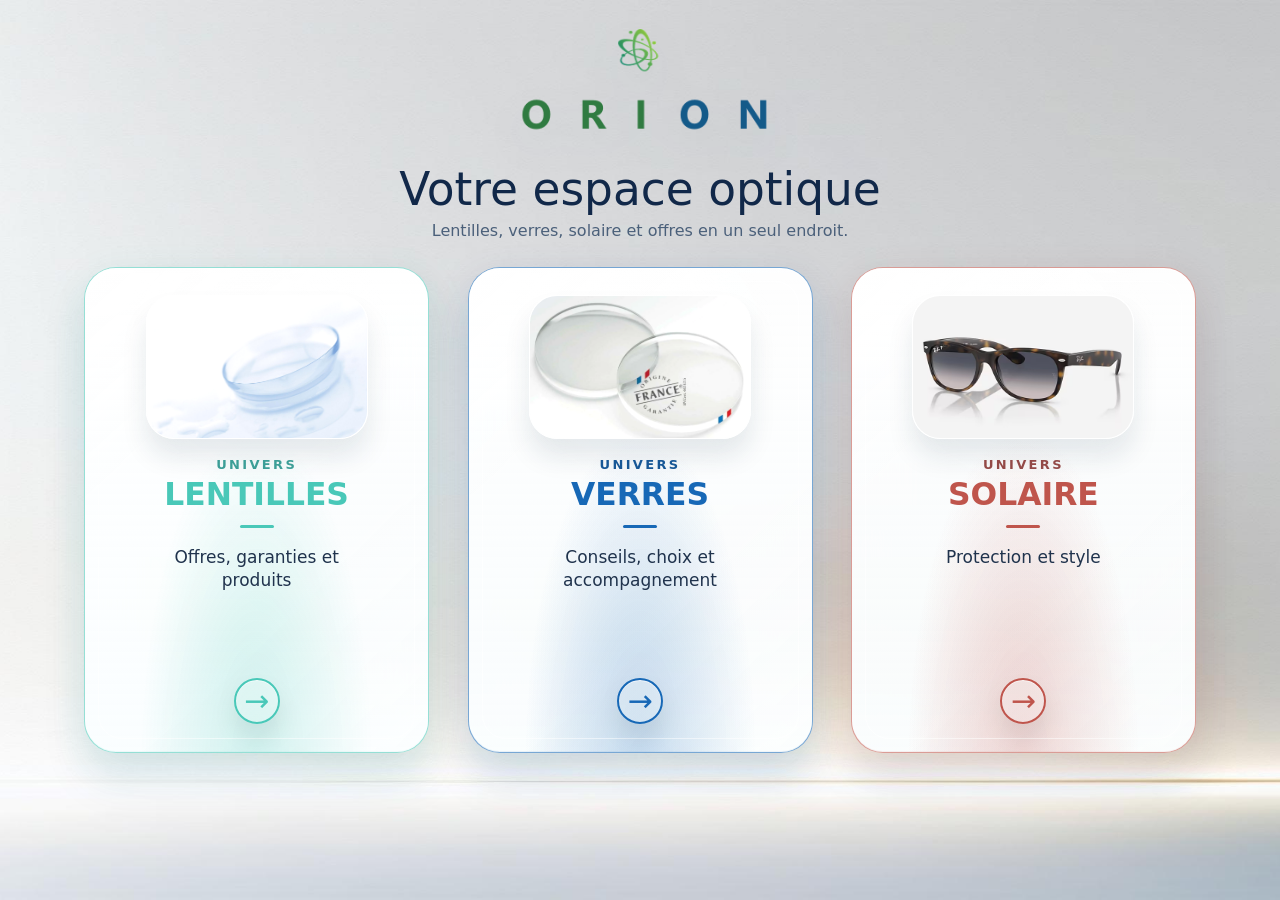
==== accueil.html @ 3d1ade61 "Validate glasses and solar universes" ====
<!doctype html>
<html lang="fr">
  <head>
    <meta charset="utf-8">
    <meta name="viewport" content="width=device-width, initial-scale=1">
    <title>Orion - Accueil</title>
    <link rel="stylesheet" href="accueil.css">
  </head>
  <body>
    <main class="home" aria-labelledby="home-title">
      <header class="hero">
        <img class="brand-logo" src="assets/ui/logo-orion-complet.png" alt="Orion">
        <h1 id="home-title">Votre espace optique</h1>
        <p>Lentilles, verres, solaire et offres en un seul endroit.</p>
      </header>

      <section class="cards" aria-label="Univers Orion">
        <article class="card card-lentilles" tabindex="0">
          <div class="card-inner">
            <div class="card-face card-front">
              <div class="visual" aria-hidden="true">
                <img class="category-image category-lens" src="assets/ui/accueil-lentilles.jpg" alt="">
              </div>
              <p class="card-kicker">Univers</p>
              <h2>Lentilles</h2>
              <span class="title-line"></span>
              <p class="card-copy">Offres, garanties et produits</p>
              <span class="round-arrow" aria-hidden="true">&rarr;</span>
            </div>
            <div class="card-face card-back">
              <p class="card-kicker">Sélection</p>
              <h2>Lentilles</h2>
              <span class="title-line"></span>
              <div class="card-options" aria-label="Options Lentilles">
                <button type="button" disabled><i class="mini mini-tag"></i><span>Offre</span><b>&rsaquo;</b></button>
                <button type="button" disabled><i class="mini mini-shield"></i><span>Garantie</span><b>&rsaquo;</b></button>
                <button type="button" disabled><i class="mini mini-box"></i><span>Produits</span><b>&rsaquo;</b></button>
                <button type="button" disabled><i class="mini mini-plus"></i><span>Offres 3+1</span><b>&rsaquo;</b></button>
              </div>
              <span class="round-arrow" aria-hidden="true">&rarr;</span>
            </div>
          </div>
        </article>

        <article class="card card-verres" tabindex="0">
          <div class="card-inner">
            <div class="card-face card-front">
              <div class="visual" aria-hidden="true">
                <img class="category-image category-glasses" src="assets/ui/accueil-verres.webp" alt="">
              </div>
              <p class="card-kicker">Univers</p>
              <h2>Verres</h2>
              <span class="title-line"></span>
              <p class="card-copy">Conseils, choix et accompagnement</p>
              <span class="round-arrow" aria-hidden="true">&rarr;</span>
            </div>
            <div class="card-face card-back">
              <p class="card-kicker">Sélection</p>
              <h2>Verres</h2>
              <span class="title-line"></span>
              <div class="card-options" aria-label="Options Verres">
                <button type="button" data-href="podium.html"><i class="mini mini-podium"></i><span>Podium</span><b>&rsaquo;</b></button>
                <button type="button" data-info-modal="sav"><i class="mini mini-wrench"></i><span>SAV</span><b>&rsaquo;</b></button>
              </div>
              <span class="round-arrow" aria-hidden="true">&rarr;</span>
            </div>
          </div>
        </article>

        <article class="card card-solaire" tabindex="0">
          <div class="card-inner">
            <div class="card-face card-front">
              <div class="visual" aria-hidden="true">
                <img class="category-image category-sunglasses" src="assets/ui/accueil-solaire.avif" alt="">
              </div>
              <p class="card-kicker">Univers</p>
              <h2>Solaire</h2>
              <span class="title-line"></span>
              <p class="card-copy">Protection et style</p>
              <span class="round-arrow" aria-hidden="true">&rarr;</span>
            </div>
            <div class="card-face card-back">
              <p class="card-kicker">Sélection</p>
              <h2>Solaire</h2>
              <span class="title-line"></span>
              <div class="card-options" aria-label="Options Solaire">
                <button type="button" data-solaire-modal="demetz"><i class="mini mini-sun"></i><span>Demetz</span><b>&rsaquo;</b></button>
                <button type="button" data-solaire-modal="oakley"><i class="mini mini-sun"></i><span>Oakley</span><b>&rsaquo;</b></button>
                <button type="button" data-solaire-modal="rayban"><i class="mini mini-sun"></i><span>Ray-Ban</span><b>&rsaquo;</b></button>
                <button type="button" data-solaire-modal="vuarnet"><i class="mini mini-sun"></i><span>Vuarnet</span><b>&rsaquo;</b></button>
                <button type="button" data-solaire-modal="bolle"><i class="mini mini-sun"></i><span>Bolle</span><b>&rsaquo;</b></button>
              </div>
              <span class="round-arrow" aria-hidden="true">&rarr;</span>
            </div>
          </div>
        </article>
      </section>
    </main>

    <div class="image-modal" id="image-modal" aria-hidden="true">
      <div class="image-modal__overlay" data-modal-close></div>
      <section class="image-modal__dialog" role="dialog" aria-modal="true" aria-labelledby="image-modal-title">
        <header class="image-modal__header">
          <p id="image-modal-kicker">Catalogue solaire</p>
          <h2 id="image-modal-title">Solaire</h2>
          <button class="image-modal__close" type="button" data-modal-close aria-label="Fermer">&times;</button>
        </header>
        <div class="image-modal__viewport">
          <img id="image-modal-image" src="" alt="">
        </div>
      </section>
    </div>

    <script src="accueil.js"></script>
  </body>
</html>
---- accueil.css ----
:root {
  --ink: #0f2340;
  --muted: #53657c;
  --blue: #1768b6;
  --green: #49c8b8;
  --red: #bf554c;
  --panel: rgba(255, 255, 255, 0.78);
}

* {
  box-sizing: border-box;
}

body {
  min-height: 100vh;
  margin: 0;
  color: var(--ink);
  overflow-x: hidden;
  background:
    url("assets/ui/accueil-background-test.jpg") center / cover fixed,
    #f5f8f8;
  font-family: Inter, "Segoe UI Variable", "Segoe UI", system-ui, -apple-system, BlinkMacSystemFont, sans-serif;
}

body::before,
body::after {
  content: none;
}

button {
  font: inherit;
}

.home {
  position: relative;
  z-index: 1;
  min-height: 100vh;
  padding: clamp(14px, 2.4vh, 26px) 5vw 24px;
  display: flex;
  flex-direction: column;
  align-items: center;
}

.hero {
  width: min(980px, 100%);
  text-align: center;
}

.brand-logo {
  width: clamp(400px, 38vw, 560px);
  height: auto;
  display: block;
  margin: 0 auto 4px;
  object-fit: contain;
  filter: drop-shadow(0 16px 22px rgba(14, 61, 95, 0.08));
}

.hero h1 {
  margin: 0;
  color: #112849;
  font-size: clamp(34px, 3.55vw, 52px);
  font-weight: 430;
  line-height: 1.02;
  letter-spacing: 0;
}

.hero p {
  margin: 8px 0 0;
  color: #4b607a;
  font-size: clamp(16px, 1.25vw, 20px);
  font-weight: 400;
}

.cards {
  width: min(1190px, 100%);
  display: grid;
  grid-template-columns: repeat(3, minmax(270px, 345px));
  align-items: center;
  justify-content: center;
  gap: clamp(26px, 3vw, 46px);
  margin-top: clamp(24px, 3vh, 34px);
  perspective: 1500px;
}

.card {
  --accent: var(--green);
  --accent-rgb: 73, 200, 184;
  --deep-a: rgba(37, 72, 75, 0.98);
  --deep-b: rgba(15, 45, 52, 0.99);
  --deep-c: rgba(10, 35, 45, 0.99);
  --tilt-x: 0deg;
  --tilt-y: 0deg;
  position: relative;
  min-height: 486px;
  outline: none;
  perspective: 1200px;
}

.card-verres {
  --accent: var(--blue);
  --accent-rgb: 23, 104, 182;
  --deep-a: rgba(43, 78, 106, 0.98);
  --deep-b: rgba(18, 55, 88, 0.99);
  --deep-c: rgba(10, 34, 62, 0.99);
}

.card-solaire {
  --accent: var(--red);
  --accent-rgb: 191, 85, 76;
  --deep-a: rgba(96, 64, 62, 0.98);
  --deep-b: rgba(75, 39, 40, 0.99);
  --deep-c: rgba(50, 25, 30, 0.99);
}

.card-inner {
  position: absolute;
  inset: 0;
  transform-style: preserve-3d;
  transform: rotateX(var(--tilt-x)) rotateY(var(--tilt-y));
  transition: transform 1100ms cubic-bezier(0.2, 0.8, 0.2, 1);
}

.card.is-flipped .card-inner {
  transform: rotateY(180deg);
}

.card:hover .card-inner,
.card:focus-visible .card-inner {
  transform: translateY(-8px) rotateX(var(--tilt-x)) rotateY(var(--tilt-y));
}

.card.is-flipped:hover .card-inner,
.card.is-flipped:focus-visible .card-inner {
  transform: translateY(-8px) rotateY(180deg);
}

.card-face {
  position: absolute;
  inset: 0;
  min-height: 486px;
  padding: 24px 30px 28px;
  display: flex;
  flex-direction: column;
  align-items: center;
  overflow: hidden;
  border-radius: 32px;
  text-align: center;
  backface-visibility: hidden;
  -webkit-backface-visibility: hidden;
}

.card-front {
  border: 1px solid color-mix(in srgb, var(--accent) 58%, rgba(255, 255, 255, 0.72));
  background:
    radial-gradient(circle at 50% 17%, rgba(255, 255, 255, 0.98), rgba(255, 255, 255, 0) 31%),
    radial-gradient(ellipse at 50% 104%, rgba(var(--accent-rgb), 0.13), rgba(255, 255, 255, 0) 48%),
    linear-gradient(180deg, rgba(255, 255, 255, 0.9), rgba(248, 253, 255, 0.72)),
    var(--panel);
  box-shadow:
    inset 0 1px 0 rgba(255, 255, 255, 0.96),
    inset 0 -1px 0 rgba(var(--accent-rgb), 0.08),
    0 28px 44px rgba(34, 77, 110, 0.1),
    0 14px 42px rgba(var(--accent-rgb), 0.12);
  backdrop-filter: blur(28px) saturate(1.12);
  -webkit-backdrop-filter: blur(28px) saturate(1.12);
}

.card-back {
  color: #ecfffb;
  border: 1px solid rgba(var(--accent-rgb), 0.82);
  background:
    radial-gradient(circle at 50% 8%, rgba(255, 255, 255, 0.19), rgba(255, 255, 255, 0) 24%),
    radial-gradient(circle at 18% 0%, rgba(var(--accent-rgb), 0.2), rgba(255, 255, 255, 0) 32%),
    radial-gradient(circle at 79% 106%, rgba(var(--accent-rgb), 0.3), rgba(255, 255, 255, 0) 42%),
    linear-gradient(145deg, var(--deep-a), var(--deep-b) 46%, var(--deep-c));
  box-shadow:
    inset 0 1px 0 rgba(255, 255, 255, 0.26),
    0 42px 86px rgba(14, 45, 58, 0.28),
    0 0 0 1px rgba(var(--accent-rgb), 0.2),
    0 0 32px rgba(var(--accent-rgb), 0.3);
  transform: rotateY(180deg);
}

.card-front::before,
.card-back::before,
.card-front::after,
.card-back::after {
  content: "";
  position: absolute;
  pointer-events: none;
}

.card-front::before {
  inset: 0;
  background:
    linear-gradient(138deg, rgba(255, 255, 255, 0.72), rgba(255, 255, 255, 0) 31%),
    linear-gradient(315deg, rgba(255, 255, 255, 0.34), rgba(255, 255, 255, 0) 38%),
    radial-gradient(ellipse at 50% 102%, rgba(var(--accent-rgb), 0.18), rgba(255, 255, 255, 0) 48%);
}

.card-back::before {
  inset: 0;
  background:
    linear-gradient(134deg, rgba(255, 255, 255, 0.14), rgba(255, 255, 255, 0) 34%),
    linear-gradient(150deg, rgba(255, 255, 255, 0) 61%, rgba(255, 255, 255, 0.1) 62%, rgba(255, 255, 255, 0) 75%),
    linear-gradient(330deg, rgba(0, 0, 0, 0) 59%, rgba(0, 0, 0, 0.19) 60%, rgba(0, 0, 0, 0) 75%);
}

.card-front::after,
.card-back::after {
  inset: 13px;
  border: 1px solid rgba(255, 255, 255, 0.52);
  border-radius: 24px;
}

.card-back::after {
  border-color: rgba(255, 255, 255, 0.12);
}

.visual,
.card-kicker,
.card h2,
.title-line,
.card-copy,
.card-options,
.round-arrow {
  position: relative;
  z-index: 1;
}

.visual {
  width: 100%;
  height: 166px;
  display: grid;
  place-items: center;
  margin: -8px 0 8px;
}

.category-image {
  position: relative;
  z-index: 1;
  display: block;
  width: 222px;
  height: 144px;
  max-width: calc(100% - 8px);
  object-fit: cover;
  border: 1px solid rgba(255, 255, 255, 0.84);
  border-radius: 28px;
  box-shadow:
    inset 0 1px 0 rgba(255, 255, 255, 0.88),
    0 18px 26px rgba(20, 45, 66, 0.1);
  filter: saturate(1.03) contrast(1.02);
  margin-inline: auto;
  pointer-events: none;
  user-select: none;
}

.category-glasses {
  object-position: 50% 50%;
}

.category-lens {
  object-position: 50% 50%;
}

.category-sunglasses {
  object-position: 50% 50%;
}

.card-kicker {
  margin: 0 0 8px;
  color: color-mix(in srgb, var(--accent) 74%, #17263a);
  font-size: 13px;
  font-weight: 760;
  letter-spacing: 0.18em;
  line-height: 1;
  text-transform: uppercase;
}

.card-back .card-kicker {
  color: rgba(232, 255, 252, 0.74);
}

.card h2 {
  margin: 0;
  color: var(--accent);
  font-size: clamp(31px, 2.45vw, 38px);
  font-weight: 740;
  line-height: 1;
  letter-spacing: 0;
  text-transform: uppercase;
}

.card-back h2 {
  color: color-mix(in srgb, var(--accent) 56%, #ffffff);
}

.title-line {
  width: 34px;
  height: 3px;
  margin: 14px 0 0;
  border-radius: 999px;
  background: var(--accent);
}

.card-back .title-line {
  background: color-mix(in srgb, var(--accent) 48%, #ffffff);
  box-shadow: 0 0 12px rgba(var(--accent-rgb), 0.44);
}

.card-copy {
  max-width: 230px;
  margin: 18px auto 0;
  color: #20334d;
  font-size: 17px;
  font-weight: 430;
  line-height: 1.36;
}

.card-options {
  width: min(100%, 292px);
  display: grid;
  gap: 10px;
  margin: 22px auto 0;
}

.card-options button {
  min-height: 42px;
  display: grid;
  grid-template-columns: 31px 1fr 18px;
  align-items: center;
  gap: 13px;
  padding: 0 18px;
  border: 1px solid rgba(255, 255, 255, 0.62);
  border-radius: 999px;
  color: #233646;
  background: linear-gradient(180deg, rgba(255, 255, 255, 0.92), rgba(239, 247, 248, 0.82));
  box-shadow:
    inset 0 1px 0 rgba(255, 255, 255, 0.95),
    0 14px 26px rgba(0, 0, 0, 0.16);
  font-size: 17px;
  font-weight: 470;
  text-align: left;
}

.card-options button:disabled {
  cursor: default;
  opacity: 1;
}

.card-options b {
  color: color-mix(in srgb, var(--accent) 45%, #48616b);
  font-size: 29px;
  font-weight: 280;
  line-height: 1;
}

.mini {
  position: relative;
  width: 23px;
  height: 23px;
  display: block;
  color: #284653;
}

.mini-tag {
  border: 2px solid currentColor;
  border-radius: 4px;
  transform: rotate(-45deg) scale(0.82);
}

.mini-tag::before {
  content: "";
  position: absolute;
  right: 3px;
  top: 3px;
  width: 5px;
  height: 5px;
  border: 2px solid currentColor;
  border-radius: 50%;
}

.mini-shield {
  border: 2px solid currentColor;
  border-radius: 4px 4px 10px 10px;
  clip-path: polygon(50% 0, 100% 17%, 88% 78%, 50% 100%, 12% 78%, 0 17%);
}

.mini-wrench::before,
.mini-wrench::after {
  content: "";
  position: absolute;
  display: block;
}

.mini-wrench::before {
  left: 4px;
  top: 9px;
  width: 15px;
  height: 5px;
  border: 2px solid currentColor;
  border-left: 0;
  border-radius: 0 7px 7px 0;
  transform: rotate(-42deg);
}

.mini-wrench::after {
  left: 3px;
  top: 13px;
  width: 11px;
  height: 4px;
  border-radius: 999px;
  background: currentColor;
  transform: rotate(-42deg);
  transform-origin: right center;
}

.mini-box {
  border: 2px solid currentColor;
  border-radius: 3px;
  transform: rotate(30deg) skew(-8deg);
}

.mini-plus::before,
.mini-plus::after,
.mini-podium::before,
.mini-podium::after {
  content: "";
  position: absolute;
  border-radius: 999px;
  background: currentColor;
}

.mini-plus {
  border: 2px solid currentColor;
  border-radius: 50%;
}

.mini-plus::before,
.mini-plus::after {
  inset: 10px 3px auto;
  height: 3px;
}

.mini-plus::after {
  transform: rotate(90deg);
}

.mini-podium::before {
  left: 2px;
  right: 2px;
  bottom: 2px;
  height: 4px;
}

.mini-podium::after {
  left: 5px;
  right: 5px;
  bottom: 8px;
  height: 11px;
  border-radius: 3px 3px 0 0;
  background:
    linear-gradient(currentColor, currentColor) left bottom / 5px 8px no-repeat,
    linear-gradient(currentColor, currentColor) center bottom / 5px 11px no-repeat,
    linear-gradient(currentColor, currentColor) right bottom / 5px 6px no-repeat;
}

.mini-sun {
  border: 2px solid currentColor;
  border-radius: 50%;
  box-shadow:
    0 -7px 0 -5px currentColor,
    0 7px 0 -5px currentColor,
    7px 0 0 -5px currentColor,
    -7px 0 0 -5px currentColor;
}

.round-arrow {
  width: 46px;
  height: 46px;
  display: grid;
  place-items: center;
  margin-top: auto;
  border: 2px solid var(--accent);
  border-radius: 50%;
  color: var(--accent);
  background: rgba(255, 255, 255, 0.2);
  box-shadow:
    inset 0 1px 0 rgba(255, 255, 255, 0.62),
    0 13px 24px rgba(0, 0, 0, 0.08);
  font-size: 30px;
  font-weight: 280;
  line-height: 1;
}

.card-back .round-arrow {
  color: #effffc;
  border-color: color-mix(in srgb, var(--accent) 35%, #ffffff);
  box-shadow:
    inset 0 1px 0 rgba(255, 255, 255, 0.2),
    0 0 18px rgba(var(--accent-rgb), 0.22);
}

.image-modal {
  position: fixed;
  inset: 0;
  z-index: 20;
  display: grid;
  place-items: center;
  padding: 24px;
  opacity: 0;
  pointer-events: none;
  transition: opacity 220ms ease;
}

.image-modal.is-open {
  opacity: 1;
  pointer-events: auto;
}

.image-modal__overlay {
  position: absolute;
  inset: 0;
  background: rgba(8, 18, 28, 0.62);
  backdrop-filter: blur(14px);
  -webkit-backdrop-filter: blur(14px);
}

.image-modal__dialog {
  position: relative;
  width: min(1580px, calc(100vw - 48px));
  height: min(920px, calc(100vh - 48px));
  display: grid;
  grid-template-rows: auto minmax(0, 1fr);
  overflow: hidden;
  border: 1px solid rgba(255, 255, 255, 0.7);
  border-radius: 8px;
  background: rgba(247, 250, 250, 0.96);
  box-shadow:
    0 38px 90px rgba(7, 22, 36, 0.36),
    inset 0 1px 0 rgba(255, 255, 255, 0.92);
  transform: translateY(12px) scale(0.98);
  transition: transform 220ms ease;
}

.image-modal.is-open .image-modal__dialog {
  transform: translateY(0) scale(1);
}

.image-modal__header {
  min-height: 54px;
  display: grid;
  grid-template-columns: 1fr 38px;
  grid-template-rows: auto auto;
  align-items: center;
  gap: 2px 14px;
  padding: 8px 14px 8px 18px;
  border-bottom: 1px solid rgba(35, 54, 70, 0.12);
  background: linear-gradient(180deg, rgba(255, 255, 255, 0.94), rgba(241, 246, 247, 0.9));
}

.image-modal__header p,
.image-modal__header h2 {
  margin: 0;
}

.image-modal__header p {
  grid-column: 1;
  grid-row: 1;
  color: #667589;
  font-size: 10px;
  font-weight: 760;
  letter-spacing: 0.16em;
  line-height: 1;
  text-transform: uppercase;
}

.image-modal__header h2 {
  grid-column: 1;
  grid-row: 2;
  color: #142642;
  font-size: 22px;
  font-weight: 720;
  line-height: 1;
}

.image-modal__close {
  grid-column: 2;
  grid-row: 1 / 3;
  width: 38px;
  height: 38px;
  display: grid;
  place-items: center;
  border: 1px solid rgba(35, 54, 70, 0.16);
  border-radius: 50%;
  color: #182b43;
  background: rgba(255, 255, 255, 0.86);
  box-shadow: 0 10px 22px rgba(20, 45, 66, 0.1);
  cursor: pointer;
  font-size: 27px;
  font-weight: 260;
  line-height: 1;
}

.image-modal__viewport {
  min-height: 0;
  display: grid;
  place-items: center;
  overflow: hidden;
  padding: 24px 24px 32px;
}

.image-modal__viewport img {
  display: block;
  width: auto;
  max-width: 100%;
  height: auto;
  max-height: calc(min(920px, 100vh - 48px) - 112px);
  margin: 0 auto;
  object-fit: contain;
  box-shadow: 0 18px 42px rgba(20, 45, 66, 0.13);
}

.image-modal__viewport img.is-tall {
  max-height: none;
}

.image-modal__viewport:has(img.is-tall) {
  overflow: auto;
  place-items: start center;
}

body.modal-open {
  overflow: hidden;
}

@media (max-width: 1020px) {
  .cards {
    grid-template-columns: minmax(250px, 470px);
    width: min(520px, 100%);
  }

  .card,
  .card-face {
    min-height: 540px;
  }
}

@media (max-width: 560px) {
  .home {
    padding-inline: 18px;
  }

  .brand-logo {
    width: min(430px, 94vw);
    margin-bottom: 8px;
  }

  .hero h1 {
    font-size: 37px;
  }

  .card,
  .card-face {
    min-height: 520px;
    border-radius: 26px;
  }

  .card-face {
    padding: 28px 24px;
  }

  .card-front::after,
  .card-back::after {
    inset: 10px;
    border-radius: 19px;
  }

  .card-options {
    width: min(100%, 304px);
    gap: 8px;
  }

  .card-options button {
    min-height: 43px;
    font-size: 17px;
  }

  .image-modal {
    padding: 12px;
  }

  .image-modal__dialog {
    width: 100%;
    height: calc(100vh - 24px);
  }

  .image-modal__header {
    min-height: 50px;
    padding: 8px 12px 8px 14px;
  }

  .image-modal__header h2 {
    font-size: 20px;
  }

  .image-modal__viewport {
    padding: 14px 14px 20px;
  }

  .image-modal__viewport img {
    max-height: calc(100vh - 104px);
  }
}
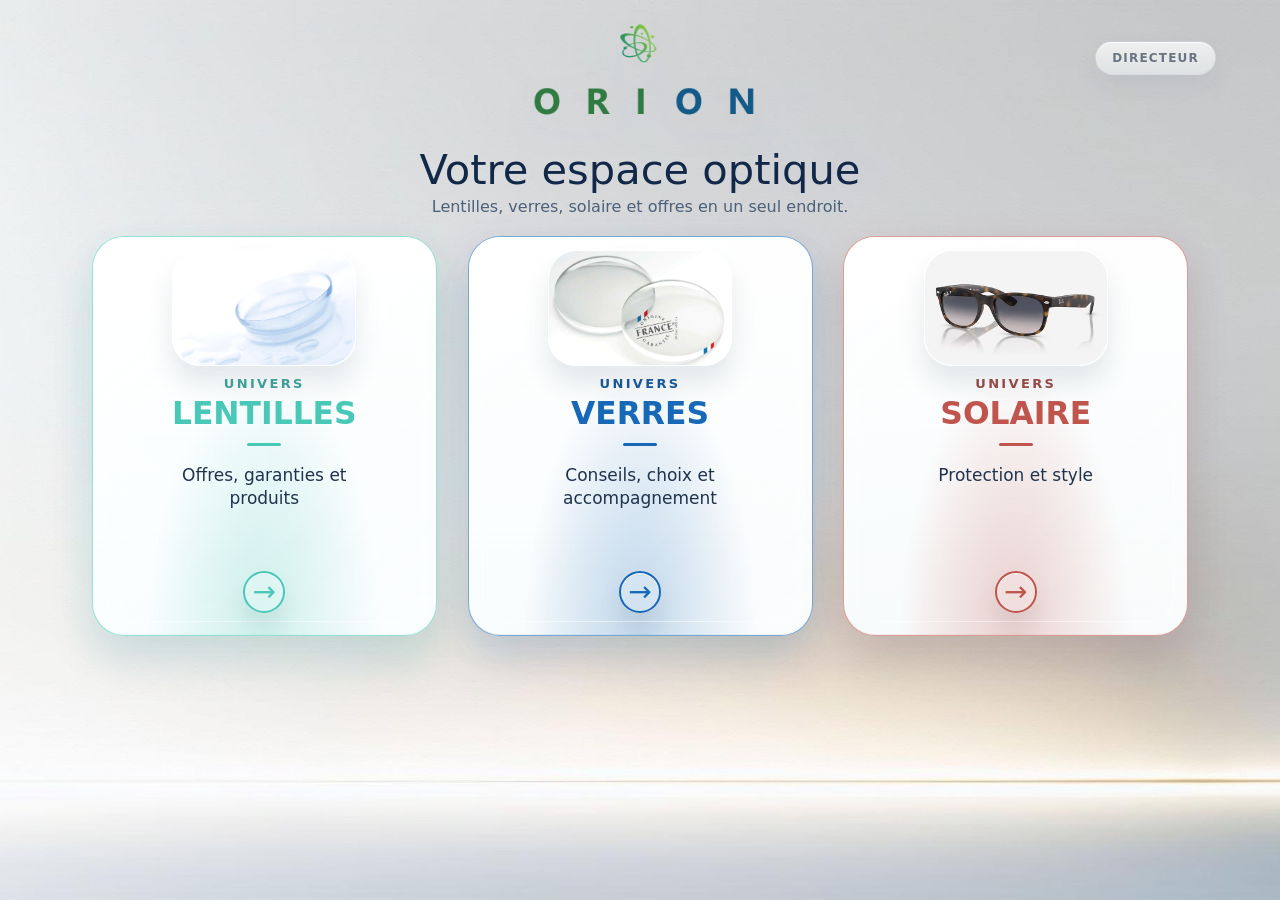
==== commit cacd9689: "Update homepage director access and lens modals" ====
--- a/accueil.html
+++ b/accueil.html
@@ -4,7 +4,7 @@
     <meta charset="utf-8">
     <meta name="viewport" content="width=device-width, initial-scale=1">
     <title>Orion - Accueil</title>
-    <link rel="stylesheet" href="accueil.css">
+    <link rel="stylesheet" href="accueil.css?v=20260518-directeur-pill">
   </head>
   <body>
     <main class="home" aria-labelledby="home-title">
@@ -13,6 +13,16 @@
         <h1 id="home-title">Votre espace optique</h1>
         <p>Lentilles, verres, solaire et offres en un seul endroit.</p>
       </header>
+
+      <div class="director-access">
+        <button class="director-toggle" type="button" aria-expanded="false" aria-controls="director-panel" data-director-toggle>
+          Directeur
+        </button>
+        <div class="director-panel" id="director-panel">
+          <button type="button" data-info-modal="directeur-planning"><i class="mini mini-calendar"></i><span>Planning</span><b>&rsaquo;</b></button>
+          <button type="button" data-info-modal="directeur-encaissements"><i class="mini mini-cash"></i><span>Encaissements</span><b>&rsaquo;</b></button>
+        </div>
+      </div>
 
       <section class="cards" aria-label="Univers Orion">
         <article class="card card-lentilles" tabindex="0">
@@ -32,10 +42,10 @@
               <h2>Lentilles</h2>
               <span class="title-line"></span>
               <div class="card-options" aria-label="Options Lentilles">
-                <button type="button" disabled><i class="mini mini-tag"></i><span>Offre</span><b>&rsaquo;</b></button>
-                <button type="button" disabled><i class="mini mini-shield"></i><span>Garantie</span><b>&rsaquo;</b></button>
-                <button type="button" disabled><i class="mini mini-box"></i><span>Produits</span><b>&rsaquo;</b></button>
-                <button type="button" disabled><i class="mini mini-plus"></i><span>Offres 3+1</span><b>&rsaquo;</b></button>
+                <button type="button" data-info-modal="lentilles-offre"><i class="mini mini-tag"></i><span>Offre</span><b>&rsaquo;</b></button>
+                <button type="button" data-info-modal="lentilles-garantie"><i class="mini mini-shield"></i><span>Garantie</span><b>&rsaquo;</b></button>
+                <button type="button" data-info-modal="lentilles-produits"><i class="mini mini-box"></i><span>Produits</span><b>&rsaquo;</b></button>
+                <button type="button" data-info-modal="lentilles-3plus1"><i class="mini mini-plus"></i><span>Offres 3+1</span><b>&rsaquo;</b></button>
               </div>
               <span class="round-arrow" aria-hidden="true">&rarr;</span>
             </div>
@@ -111,6 +121,6 @@
       </section>
     </div>
 
-    <script src="accueil.js"></script>
+    <script src="accueil.js?v=20260518-directeur-pill"></script>
   </body>
 </html>
--- a/accueil.css
+++ b/accueil.css
@@ -35,7 +35,7 @@
   position: relative;
   z-index: 1;
   min-height: 100vh;
-  padding: clamp(14px, 2.4vh, 26px) 5vw 24px;
+  padding: clamp(12px, 2vh, 22px) 5vw 24px;
   display: flex;
   flex-direction: column;
   align-items: center;
@@ -47,7 +47,7 @@
 }
 
 .brand-logo {
-  width: clamp(400px, 38vw, 560px);
+  width: clamp(360px, 34vw, 500px);
   height: auto;
   display: block;
   margin: 0 auto 4px;
@@ -58,27 +58,164 @@
 .hero h1 {
   margin: 0;
   color: #112849;
-  font-size: clamp(34px, 3.55vw, 52px);
+  font-size: clamp(32px, 3.25vw, 48px);
   font-weight: 430;
   line-height: 1.02;
   letter-spacing: 0;
 }
 
 .hero p {
-  margin: 8px 0 0;
+  margin: 6px 0 0;
   color: #4b607a;
   font-size: clamp(16px, 1.25vw, 20px);
   font-weight: 400;
 }
 
+.director-access {
+  position: absolute;
+  top: clamp(24px, 4.6vh, 54px);
+  right: clamp(28px, 5vw, 78px);
+  z-index: 5;
+}
+
+.director-toggle {
+  min-height: 34px;
+  padding: 0 16px;
+  border: 1px solid rgba(35, 54, 76, 0.1);
+  border-radius: 999px;
+  color: rgba(28, 45, 68, 0.62);
+  background:
+    linear-gradient(180deg, rgba(255, 255, 255, 0.62), rgba(241, 247, 249, 0.34)),
+    rgba(255, 255, 255, 0.24);
+  box-shadow:
+    inset 0 1px 0 rgba(255, 255, 255, 0.7),
+    0 10px 28px rgba(22, 44, 66, 0.06);
+  backdrop-filter: blur(14px) saturate(1.08);
+  -webkit-backdrop-filter: blur(14px) saturate(1.08);
+  cursor: pointer;
+  font-size: 12px;
+  font-weight: 620;
+  letter-spacing: 0.1em;
+  text-transform: uppercase;
+  transition:
+    transform 180ms ease,
+    border-color 180ms ease,
+    color 180ms ease,
+    background 180ms ease,
+    box-shadow 180ms ease;
+}
+
+.director-toggle:hover,
+.director-toggle:focus-visible,
+.director-access.is-open .director-toggle {
+  border-color: rgba(35, 54, 76, 0.18);
+  color: rgba(23, 38, 59, 0.82);
+  background:
+    linear-gradient(180deg, rgba(255, 255, 255, 0.78), rgba(241, 247, 249, 0.48)),
+    rgba(255, 255, 255, 0.34);
+  box-shadow:
+    inset 0 1px 0 rgba(255, 255, 255, 0.8),
+    0 14px 32px rgba(22, 44, 66, 0.09);
+  transform: translateY(-1px);
+}
+
+.director-toggle:focus-visible {
+  outline: 2px solid rgba(49, 120, 178, 0.28);
+  outline-offset: 4px;
+}
+
+.director-panel {
+  position: absolute;
+  top: calc(100% + 10px);
+  right: 0;
+  width: 218px;
+  padding: 8px;
+  display: grid;
+  gap: 6px;
+  border: 1px solid rgba(35, 54, 76, 0.12);
+  border-radius: 14px;
+  background:
+    linear-gradient(180deg, rgba(255, 255, 255, 0.84), rgba(244, 249, 250, 0.68)),
+    rgba(255, 255, 255, 0.54);
+  box-shadow:
+    inset 0 1px 0 rgba(255, 255, 255, 0.78),
+    0 22px 48px rgba(20, 42, 64, 0.13);
+  backdrop-filter: blur(18px) saturate(1.08);
+  -webkit-backdrop-filter: blur(18px) saturate(1.08);
+  opacity: 0;
+  pointer-events: none;
+  transform: translateY(-5px) scale(0.98);
+  transform-origin: top right;
+  transition:
+    opacity 180ms ease,
+    transform 180ms ease;
+}
+
+.director-access.is-open .director-panel {
+  opacity: 1;
+  pointer-events: auto;
+  transform: translateY(0) scale(1);
+}
+
+.director-panel button {
+  position: relative;
+  min-height: 38px;
+  padding: 0 10px;
+  display: grid;
+  grid-template-columns: 22px 1fr 12px;
+  align-items: center;
+  gap: 9px;
+  border: 1px solid rgba(35, 54, 76, 0.08);
+  border-radius: 10px;
+  color: rgba(28, 45, 68, 0.72);
+  background: rgba(255, 255, 255, 0.38);
+  cursor: pointer;
+  font-size: 13px;
+  font-weight: 560;
+  text-align: left;
+  transition:
+    transform 180ms ease,
+    border-color 180ms ease,
+    color 180ms ease,
+    background 180ms ease,
+    box-shadow 180ms ease;
+}
+
+.director-panel button:hover,
+.director-panel button:focus-visible {
+  border-color: rgba(49, 120, 178, 0.18);
+  color: #172b45;
+  background: rgba(255, 255, 255, 0.74);
+  box-shadow: 0 10px 20px rgba(22, 44, 66, 0.08);
+  transform: translateY(-1px);
+}
+
+.director-panel button:focus-visible {
+  outline: 2px solid rgba(49, 120, 178, 0.24);
+  outline-offset: 2px;
+}
+
+.director-panel .mini {
+  width: 18px;
+  height: 18px;
+  color: rgba(28, 45, 68, 0.62);
+}
+
+.director-panel b {
+  color: rgba(28, 45, 68, 0.42);
+  font-size: 20px;
+  font-weight: 280;
+  line-height: 1;
+}
+
 .cards {
   width: min(1190px, 100%);
   display: grid;
   grid-template-columns: repeat(3, minmax(270px, 345px));
   align-items: center;
   justify-content: center;
-  gap: clamp(26px, 3vw, 46px);
-  margin-top: clamp(24px, 3vh, 34px);
+  gap: clamp(20px, 2.4vw, 38px);
+  margin-top: clamp(16px, 2.2vh, 26px);
   perspective: 1500px;
 }
 
@@ -91,7 +228,7 @@
   --tilt-x: 0deg;
   --tilt-y: 0deg;
   position: relative;
-  min-height: 486px;
+  min-height: 400px;
   outline: none;
   perspective: 1200px;
 }
@@ -137,8 +274,8 @@
 .card-face {
   position: absolute;
   inset: 0;
-  min-height: 486px;
-  padding: 24px 30px 28px;
+  min-height: 400px;
+  padding: 18px 26px 22px;
   display: flex;
   flex-direction: column;
   align-items: center;
@@ -230,7 +367,7 @@
 
 .visual {
   width: 100%;
-  height: 166px;
+  height: 122px;
   display: grid;
   place-items: center;
   margin: -8px 0 8px;
@@ -240,8 +377,8 @@
   position: relative;
   z-index: 1;
   display: block;
-  width: 222px;
-  height: 144px;
+  width: 184px;
+  height: 116px;
   max-width: calc(100% - 8px);
   object-fit: cover;
   border: 1px solid rgba(255, 255, 255, 0.84);
@@ -320,12 +457,14 @@
 .card-options {
   width: min(100%, 292px);
   display: grid;
-  gap: 10px;
-  margin: 22px auto 0;
+  gap: 8px;
+  margin: 14px auto 0;
 }
 
 .card-options button {
-  min-height: 42px;
+  position: relative;
+  overflow: hidden;
+  min-height: 36px;
   display: grid;
   grid-template-columns: 31px 1fr 18px;
   align-items: center;
@@ -341,6 +480,60 @@
   font-size: 17px;
   font-weight: 470;
   text-align: left;
+  transform: translateY(0) scale(1);
+  transition:
+    transform 180ms ease,
+    border-color 180ms ease,
+    color 180ms ease,
+    background 180ms ease,
+    box-shadow 180ms ease;
+}
+
+.card-options button::before {
+  content: "";
+  position: absolute;
+  inset: 1px;
+  border-radius: inherit;
+  background:
+    linear-gradient(120deg, transparent 0 30%, rgba(255, 255, 255, 0.82) 46%, transparent 62%),
+    radial-gradient(circle at 18% 50%, rgba(var(--accent-rgb), 0.18), transparent 34%);
+  opacity: 0;
+  transform: translateX(-42%);
+  transition:
+    opacity 180ms ease,
+    transform 420ms cubic-bezier(0.22, 1, 0.36, 1);
+  pointer-events: none;
+}
+
+.card-options button:not(:disabled) {
+  cursor: pointer;
+}
+
+.card-options button:not(:disabled):hover,
+.card-options button:not(:disabled):focus-visible {
+  border-color: rgba(var(--accent-rgb), 0.36);
+  color: color-mix(in srgb, var(--accent) 72%, #17263a);
+  background: linear-gradient(180deg, rgba(255, 255, 255, 0.98), rgba(229, 246, 249, 0.92));
+  box-shadow:
+    inset 0 1px 0 rgba(255, 255, 255, 0.98),
+    0 18px 34px rgba(var(--accent-rgb), 0.22),
+    0 8px 18px rgba(15, 34, 52, 0.1);
+  transform: translateY(-3px) scale(1.025);
+}
+
+.card-options button:not(:disabled):hover::before,
+.card-options button:not(:disabled):focus-visible::before {
+  opacity: 1;
+  transform: translateX(42%);
+}
+
+.card-options button:not(:disabled):active {
+  transform: translateY(-1px) scale(1.01);
+}
+
+.card-options button:focus-visible {
+  outline: 2px solid rgba(var(--accent-rgb), 0.52);
+  outline-offset: 3px;
 }
 
 .card-options button:disabled {
@@ -353,6 +546,16 @@
   font-size: 29px;
   font-weight: 280;
   line-height: 1;
+  transform: translateX(0);
+  transition:
+    color 180ms ease,
+    transform 180ms ease;
+}
+
+.card-options button:not(:disabled):hover b,
+.card-options button:not(:disabled):focus-visible b {
+  color: var(--accent);
+  transform: translateX(4px);
 }
 
 .mini {
@@ -361,6 +564,22 @@
   height: 23px;
   display: block;
   color: #284653;
+  z-index: 1;
+  transform: scale(1) rotate(0);
+  transition:
+    color 180ms ease,
+    transform 180ms ease;
+}
+
+.card-options button span,
+.card-options button b {
+  position: relative;
+  z-index: 1;
+}
+
+.card-options button:not(:disabled):hover .mini,
+.card-options button:not(:disabled):focus-visible .mini {
+  transform: scale(1.08) rotate(-4deg);
 }
 
 .mini-tag {
@@ -465,6 +684,45 @@
     linear-gradient(currentColor, currentColor) right bottom / 5px 6px no-repeat;
 }
 
+.mini-calendar {
+  border: 2px solid currentColor;
+  border-radius: 4px;
+}
+
+.mini-calendar::before,
+.mini-calendar::after {
+  content: "";
+  position: absolute;
+  left: 4px;
+  right: 4px;
+  background: currentColor;
+}
+
+.mini-calendar::before {
+  top: 5px;
+  height: 2px;
+}
+
+.mini-calendar::after {
+  top: 11px;
+  height: 6px;
+  background:
+    linear-gradient(90deg, currentColor 0 3px, transparent 3px 6px, currentColor 6px 9px, transparent 9px 12px, currentColor 12px);
+}
+
+.mini-cash {
+  border: 2px solid currentColor;
+  border-radius: 4px;
+}
+
+.mini-cash::before {
+  content: "";
+  position: absolute;
+  inset: 5px 7px;
+  border: 2px solid currentColor;
+  border-radius: 50%;
+}
+
 .mini-sun {
   border: 2px solid currentColor;
   border-radius: 50%;
@@ -476,8 +734,8 @@
 }
 
 .round-arrow {
-  width: 46px;
-  height: 46px;
+  width: 42px;
+  height: 42px;
   display: grid;
   place-items: center;
   margin-top: auto;
@@ -488,7 +746,7 @@
   box-shadow:
     inset 0 1px 0 rgba(255, 255, 255, 0.62),
     0 13px 24px rgba(0, 0, 0, 0.08);
-  font-size: 30px;
+  font-size: 28px;
   font-weight: 280;
   line-height: 1;
 }
@@ -621,6 +879,24 @@
   box-shadow: 0 18px 42px rgba(20, 45, 66, 0.13);
 }
 
+.image-modal__viewport img.is-pending {
+  display: none;
+}
+
+.image-modal__viewport:has(img.is-pending)::before {
+  content: "Image a ajouter";
+  display: grid;
+  place-items: center;
+  width: min(520px, 100%);
+  min-height: 280px;
+  border: 1px dashed rgba(35, 54, 70, 0.22);
+  border-radius: 8px;
+  color: #667589;
+  background: rgba(255, 255, 255, 0.62);
+  font-size: 18px;
+  font-weight: 560;
+}
+
 .image-modal__viewport img.is-tall {
   max-height: none;
 }
@@ -644,6 +920,11 @@
   .card-face {
     min-height: 540px;
   }
+
+  .director-access {
+    top: 18px;
+    right: 20px;
+  }
 }
 
 @media (max-width: 560px) {
@@ -686,6 +967,21 @@
     font-size: 17px;
   }
 
+  .director-access {
+    top: 14px;
+    right: 14px;
+  }
+
+  .director-toggle {
+    min-height: 32px;
+    padding-inline: 12px;
+    font-size: 11px;
+  }
+
+  .director-panel {
+    width: min(218px, calc(100vw - 28px));
+  }
+
   .image-modal {
     padding: 12px;
   }
@@ -712,3 +1008,18 @@
     max-height: calc(100vh - 104px);
   }
 }
+
+@media (prefers-reduced-motion: reduce) {
+  .card-options button,
+  .card-options button::before,
+  .card-options b,
+  .mini {
+    transition: none;
+  }
+
+  .card-options button:not(:disabled):hover,
+  .card-options button:not(:disabled):focus-visible,
+  .card-options button:not(:disabled):active {
+    transform: none;
+  }
+}
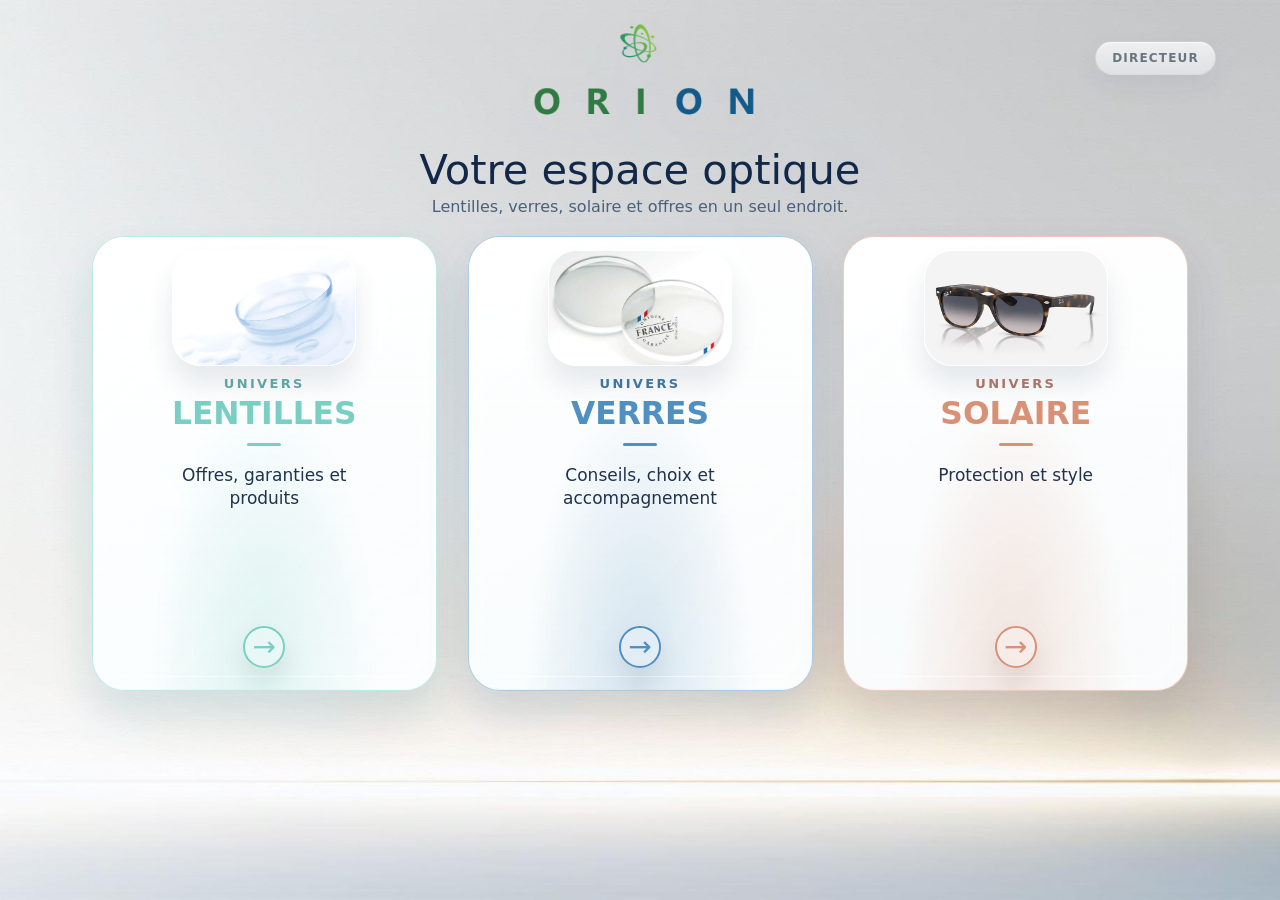
==== commit 308612e9: "Update lens offers and soft colors" ====
--- a/accueil.html
+++ b/accueil.html
@@ -4,7 +4,7 @@
     <meta charset="utf-8">
     <meta name="viewport" content="width=device-width, initial-scale=1">
     <title>Orion - Accueil</title>
-    <link rel="stylesheet" href="accueil.css?v=20260518-directeur-pill">
+    <link rel="stylesheet" href="accueil.css?v=20260520-lens-offer-clean">
   </head>
   <body>
     <main class="home" aria-labelledby="home-title">
@@ -115,12 +115,19 @@
           <h2 id="image-modal-title">Solaire</h2>
           <button class="image-modal__close" type="button" data-modal-close aria-label="Fermer">&times;</button>
         </header>
+        <div class="image-modal__offer-actions" id="image-modal-offer-actions" hidden>
+          <button type="button" data-lens-offer="alcon">Alcon</button>
+          <button type="button" data-lens-offer="johnson-johnson">Johnson &amp; Johnson</button>
+          <button type="button" data-lens-offer="bausch-lomb">Bausch &amp; Lomb</button>
+          <button type="button" data-lens-offer="ophtalmic">Ophtalmic</button>
+          <button type="button" data-lens-offer="coopervision">Coopervision</button>
+        </div>
         <div class="image-modal__viewport">
           <img id="image-modal-image" src="" alt="">
         </div>
       </section>
     </div>
 
-    <script src="accueil.js?v=20260518-directeur-pill"></script>
+    <script src="accueil.js?v=20260520-lens-offer-clean"></script>
   </body>
 </html>
--- a/accueil.css
+++ b/accueil.css
@@ -1,9 +1,9 @@
 :root {
   --ink: #0f2340;
   --muted: #53657c;
-  --blue: #1768b6;
-  --green: #49c8b8;
-  --red: #bf554c;
+  --blue: #4f8fc1;
+  --green: #79cfc4;
+  --red: #d99075;
   --panel: rgba(255, 255, 255, 0.78);
 }
 
@@ -221,32 +221,32 @@
 
 .card {
   --accent: var(--green);
-  --accent-rgb: 73, 200, 184;
-  --deep-a: rgba(37, 72, 75, 0.98);
-  --deep-b: rgba(15, 45, 52, 0.99);
-  --deep-c: rgba(10, 35, 45, 0.99);
+  --accent-rgb: 121, 207, 196;
+  --deep-a: rgba(90, 154, 150, 0.96);
+  --deep-b: rgba(58, 126, 126, 0.97);
+  --deep-c: rgba(38, 94, 101, 0.98);
   --tilt-x: 0deg;
   --tilt-y: 0deg;
   position: relative;
-  min-height: 400px;
+  min-height: 455px;
   outline: none;
   perspective: 1200px;
 }
 
 .card-verres {
   --accent: var(--blue);
-  --accent-rgb: 23, 104, 182;
-  --deep-a: rgba(43, 78, 106, 0.98);
-  --deep-b: rgba(18, 55, 88, 0.99);
-  --deep-c: rgba(10, 34, 62, 0.99);
+  --accent-rgb: 79, 143, 193;
+  --deep-a: rgba(91, 132, 164, 0.96);
+  --deep-b: rgba(58, 103, 142, 0.97);
+  --deep-c: rgba(38, 76, 116, 0.98);
 }
 
 .card-solaire {
   --accent: var(--red);
-  --accent-rgb: 191, 85, 76;
-  --deep-a: rgba(96, 64, 62, 0.98);
-  --deep-b: rgba(75, 39, 40, 0.99);
-  --deep-c: rgba(50, 25, 30, 0.99);
+  --accent-rgb: 217, 144, 117;
+  --deep-a: rgba(172, 123, 104, 0.96);
+  --deep-b: rgba(145, 95, 82, 0.97);
+  --deep-c: rgba(111, 70, 67, 0.98);
 }
 
 .card-inner {
@@ -274,7 +274,7 @@
 .card-face {
   position: absolute;
   inset: 0;
-  min-height: 400px;
+  min-height: 455px;
   padding: 18px 26px 22px;
   display: flex;
   flex-direction: column;
@@ -287,34 +287,34 @@
 }
 
 .card-front {
-  border: 1px solid color-mix(in srgb, var(--accent) 58%, rgba(255, 255, 255, 0.72));
+  border: 1px solid color-mix(in srgb, var(--accent) 46%, rgba(255, 255, 255, 0.78));
   background:
     radial-gradient(circle at 50% 17%, rgba(255, 255, 255, 0.98), rgba(255, 255, 255, 0) 31%),
-    radial-gradient(ellipse at 50% 104%, rgba(var(--accent-rgb), 0.13), rgba(255, 255, 255, 0) 48%),
+    radial-gradient(ellipse at 50% 104%, rgba(var(--accent-rgb), 0.09), rgba(255, 255, 255, 0) 48%),
     linear-gradient(180deg, rgba(255, 255, 255, 0.9), rgba(248, 253, 255, 0.72)),
     var(--panel);
   box-shadow:
     inset 0 1px 0 rgba(255, 255, 255, 0.96),
-    inset 0 -1px 0 rgba(var(--accent-rgb), 0.08),
+    inset 0 -1px 0 rgba(var(--accent-rgb), 0.06),
     0 28px 44px rgba(34, 77, 110, 0.1),
-    0 14px 42px rgba(var(--accent-rgb), 0.12);
+    0 14px 42px rgba(var(--accent-rgb), 0.08);
   backdrop-filter: blur(28px) saturate(1.12);
   -webkit-backdrop-filter: blur(28px) saturate(1.12);
 }
 
 .card-back {
   color: #ecfffb;
-  border: 1px solid rgba(var(--accent-rgb), 0.82);
-  background:
-    radial-gradient(circle at 50% 8%, rgba(255, 255, 255, 0.19), rgba(255, 255, 255, 0) 24%),
-    radial-gradient(circle at 18% 0%, rgba(var(--accent-rgb), 0.2), rgba(255, 255, 255, 0) 32%),
-    radial-gradient(circle at 79% 106%, rgba(var(--accent-rgb), 0.3), rgba(255, 255, 255, 0) 42%),
+  border: 1px solid rgba(var(--accent-rgb), 0.46);
+  background:
+    radial-gradient(circle at 50% 8%, rgba(255, 255, 255, 0.16), rgba(255, 255, 255, 0) 24%),
+    radial-gradient(circle at 18% 0%, rgba(var(--accent-rgb), 0.13), rgba(255, 255, 255, 0) 32%),
+    radial-gradient(circle at 79% 106%, rgba(var(--accent-rgb), 0.18), rgba(255, 255, 255, 0) 42%),
     linear-gradient(145deg, var(--deep-a), var(--deep-b) 46%, var(--deep-c));
   box-shadow:
     inset 0 1px 0 rgba(255, 255, 255, 0.26),
-    0 42px 86px rgba(14, 45, 58, 0.28),
-    0 0 0 1px rgba(var(--accent-rgb), 0.2),
-    0 0 32px rgba(var(--accent-rgb), 0.3);
+    0 42px 86px rgba(14, 45, 58, 0.2),
+    0 0 0 1px rgba(var(--accent-rgb), 0.12),
+    0 0 28px rgba(var(--accent-rgb), 0.16);
   transform: rotateY(180deg);
 }
 
@@ -789,7 +789,7 @@
   width: min(1580px, calc(100vw - 48px));
   height: min(920px, calc(100vh - 48px));
   display: grid;
-  grid-template-rows: auto minmax(0, 1fr);
+  grid-template-rows: auto auto minmax(0, 1fr);
   overflow: hidden;
   border: 1px solid rgba(255, 255, 255, 0.7);
   border-radius: 8px;
@@ -860,6 +860,71 @@
   line-height: 1;
 }
 
+.image-modal__offer-actions {
+  display: flex;
+  flex-wrap: wrap;
+  justify-content: center;
+  gap: 14px;
+  padding: 16px 22px 14px;
+  border-bottom: 1px solid rgba(35, 54, 70, 0.1);
+  background: linear-gradient(180deg, rgba(247, 250, 250, 0.94), rgba(238, 247, 249, 0.82));
+}
+
+.image-modal__offer-actions[hidden] {
+  display: none;
+}
+
+.image-modal__offer-actions button {
+  min-height: 48px;
+  border: 1px solid rgba(255, 255, 255, 0.72);
+  border-radius: 16px;
+  padding: 0 22px;
+  color: #1f5264;
+  cursor: pointer;
+  font-size: 13px;
+  font-weight: 850;
+  letter-spacing: 0;
+  text-transform: uppercase;
+  background:
+    linear-gradient(180deg, rgba(255, 255, 255, 0.96), rgba(226, 244, 249, 0.82)),
+    linear-gradient(135deg, rgba(255, 255, 255, 0.34), rgba(42, 142, 162, 0.12));
+  box-shadow:
+    inset 0 1px 0 rgba(255, 255, 255, 0.95),
+    inset 0 -3px 8px rgba(47, 116, 138, 0.08),
+    0 12px 22px rgba(34, 87, 108, 0.12);
+  backdrop-filter: blur(16px);
+  -webkit-backdrop-filter: blur(16px);
+  transition:
+    transform 0.42s cubic-bezier(0.22, 1, 0.36, 1),
+    box-shadow 0.42s ease,
+    background 0.42s ease;
+}
+
+.image-modal__offer-actions button:hover,
+.image-modal__offer-actions button:focus-visible,
+.image-modal__offer-actions button.is-active {
+  transform: translateY(-2px);
+  background:
+    linear-gradient(180deg, rgba(255, 255, 255, 1), rgba(215, 241, 247, 0.92)),
+    linear-gradient(135deg, rgba(255, 255, 255, 0.38), rgba(42, 142, 162, 0.18));
+  box-shadow:
+    inset 0 1px 0 rgba(255, 255, 255, 1),
+    inset 0 -3px 8px rgba(47, 116, 138, 0.1),
+    0 18px 34px rgba(34, 87, 108, 0.16);
+}
+
+.image-modal__offer-actions button:focus-visible {
+  outline: 2px solid rgba(49, 120, 178, 0.28);
+  outline-offset: 3px;
+}
+
+.image-modal__offer-actions button:active {
+  transform: translateY(1px);
+  box-shadow:
+    inset 0 2px 7px rgba(34, 87, 108, 0.13),
+    0 8px 18px rgba(34, 87, 108, 0.11);
+}
+
 .image-modal__viewport {
   min-height: 0;
   display: grid;
@@ -901,6 +966,10 @@
   max-height: none;
 }
 
+.image-modal__dialog:has(.image-modal__offer-actions:not([hidden])) .image-modal__viewport img {
+  max-height: calc(min(920px, 100vh - 48px) - 190px);
+}
+
 .image-modal__viewport:has(img.is-tall) {
   overflow: auto;
   place-items: start center;
@@ -1000,12 +1069,28 @@
     font-size: 20px;
   }
 
+  .image-modal__offer-actions {
+    gap: 10px;
+    padding: 12px;
+  }
+
+  .image-modal__offer-actions button {
+    min-height: 42px;
+    padding: 0 14px;
+    border-radius: 14px;
+    font-size: 11px;
+  }
+
   .image-modal__viewport {
     padding: 14px 14px 20px;
   }
 
   .image-modal__viewport img {
     max-height: calc(100vh - 104px);
+  }
+
+  .image-modal__dialog:has(.image-modal__offer-actions:not([hidden])) .image-modal__viewport img {
+    max-height: calc(100vh - 174px);
   }
 }
 
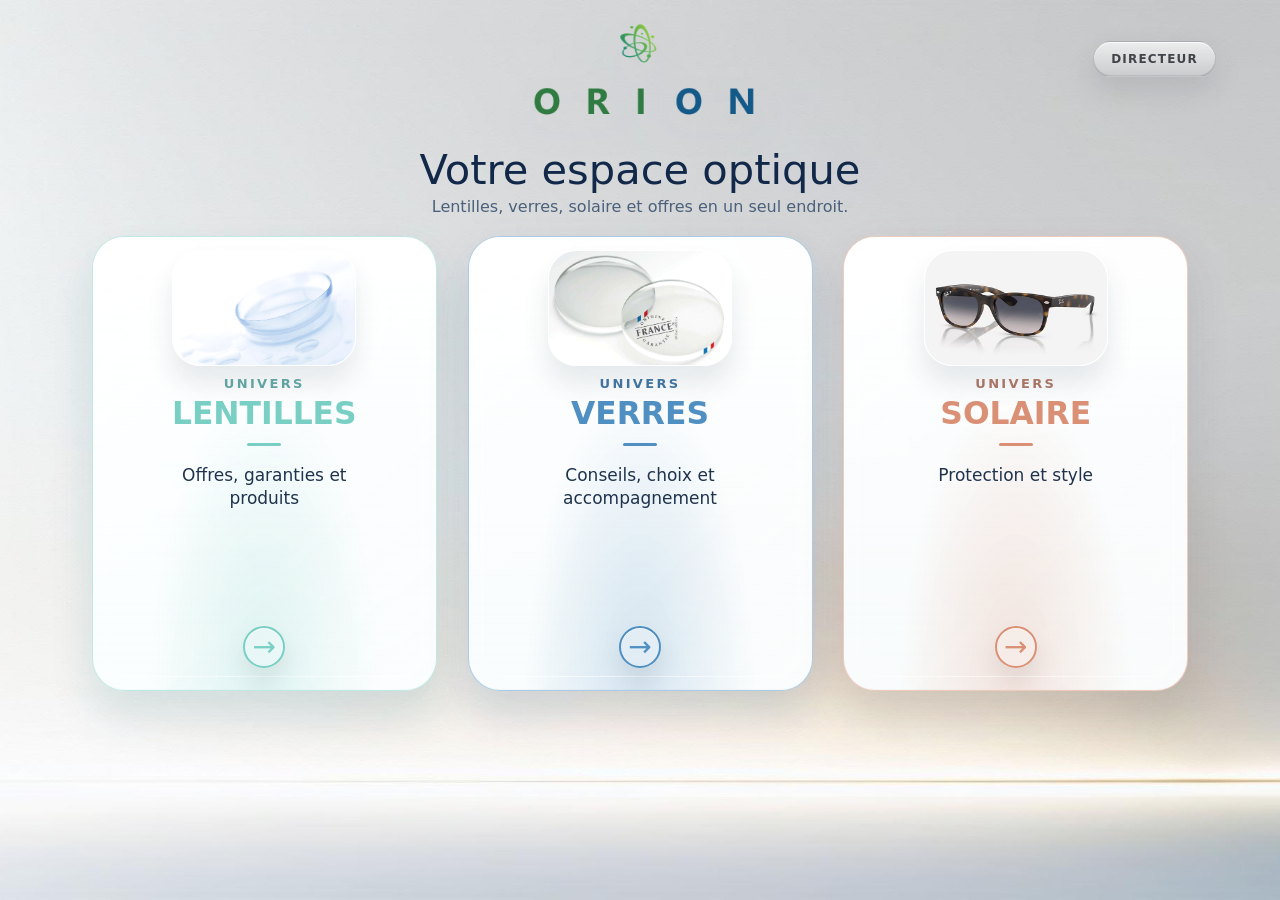
==== commit 851b0723: "Finalize accueil and clean test site" ====
--- a/accueil.html
+++ b/accueil.html
@@ -4,7 +4,7 @@
     <meta charset="utf-8">
     <meta name="viewport" content="width=device-width, initial-scale=1">
     <title>Orion - Accueil</title>
-    <link rel="stylesheet" href="accueil.css?v=20260520-lens-offer-clean">
+    <link rel="stylesheet" href="accueil.css?v=20260520-3plus1-buttons">
   </head>
   <body>
     <main class="home" aria-labelledby="home-title">
@@ -19,8 +19,8 @@
           Directeur
         </button>
         <div class="director-panel" id="director-panel">
-          <button type="button" data-info-modal="directeur-planning"><i class="mini mini-calendar"></i><span>Planning</span><b>&rsaquo;</b></button>
-          <button type="button" data-info-modal="directeur-encaissements"><i class="mini mini-cash"></i><span>Encaissements</span><b>&rsaquo;</b></button>
+          <button type="button" data-info-modal="directeur-planning"><i class="mini mini-square"></i><span>Planning</span><b>&rsaquo;</b></button>
+          <button type="button" data-info-modal="directeur-encaissements"><i class="mini mini-square"></i><span>Encaissements</span><b>&rsaquo;</b></button>
         </div>
       </div>
 
@@ -122,12 +122,20 @@
           <button type="button" data-lens-offer="ophtalmic">Ophtalmic</button>
           <button type="button" data-lens-offer="coopervision">Coopervision</button>
         </div>
+        <div class="image-modal__offer-actions" id="image-modal-3plus1-actions" hidden>
+          <button type="button" data-lens-3plus1="dailies-aqua-comfort">Dailies Aqua Comfort+</button>
+          <button type="button" data-lens-3plus1="precision-one">Precision One</button>
+          <button type="button" data-lens-3plus1="total-one">Total One</button>
+          <button type="button" data-lens-3plus1="moist">Moist</button>
+          <button type="button" data-lens-3plus1="oasys">Oasys</button>
+          <button type="button" data-lens-3plus1="oasys-max">Oasys Max</button>
+        </div>
         <div class="image-modal__viewport">
           <img id="image-modal-image" src="" alt="">
         </div>
       </section>
     </div>
 
-    <script src="accueil.js?v=20260520-lens-offer-clean"></script>
+    <script src="accueil.js?v=20260520-3plus1-buttons"></script>
   </body>
 </html>
--- a/accueil.css
+++ b/accueil.css
@@ -79,22 +79,23 @@
 }
 
 .director-toggle {
-  min-height: 34px;
-  padding: 0 16px;
-  border: 1px solid rgba(35, 54, 76, 0.1);
+  min-height: 36px;
+  padding: 0 17px;
+  border: 1px solid rgba(20, 24, 31, 0.18);
   border-radius: 999px;
-  color: rgba(28, 45, 68, 0.62);
-  background:
-    linear-gradient(180deg, rgba(255, 255, 255, 0.62), rgba(241, 247, 249, 0.34)),
-    rgba(255, 255, 255, 0.24);
-  box-shadow:
-    inset 0 1px 0 rgba(255, 255, 255, 0.7),
-    0 10px 28px rgba(22, 44, 66, 0.06);
-  backdrop-filter: blur(14px) saturate(1.08);
-  -webkit-backdrop-filter: blur(14px) saturate(1.08);
+  color: rgba(20, 24, 31, 0.78);
+  background:
+    linear-gradient(180deg, rgba(255, 255, 255, 0.72), rgba(224, 226, 230, 0.42)),
+    rgba(25, 29, 36, 0.08);
+  box-shadow:
+    inset 0 1px 0 rgba(255, 255, 255, 0.82),
+    inset 0 -1px 0 rgba(20, 24, 31, 0.08),
+    0 12px 30px rgba(14, 18, 24, 0.11);
+  backdrop-filter: blur(16px) saturate(1.02);
+  -webkit-backdrop-filter: blur(16px) saturate(1.02);
   cursor: pointer;
   font-size: 12px;
-  font-weight: 620;
+  font-weight: 700;
   letter-spacing: 0.1em;
   text-transform: uppercase;
   transition:
@@ -108,19 +109,20 @@
 .director-toggle:hover,
 .director-toggle:focus-visible,
 .director-access.is-open .director-toggle {
-  border-color: rgba(35, 54, 76, 0.18);
-  color: rgba(23, 38, 59, 0.82);
-  background:
-    linear-gradient(180deg, rgba(255, 255, 255, 0.78), rgba(241, 247, 249, 0.48)),
-    rgba(255, 255, 255, 0.34);
-  box-shadow:
-    inset 0 1px 0 rgba(255, 255, 255, 0.8),
-    0 14px 32px rgba(22, 44, 66, 0.09);
+  border-color: rgba(20, 24, 31, 0.3);
+  color: rgba(12, 16, 22, 0.92);
+  background:
+    linear-gradient(180deg, rgba(255, 255, 255, 0.88), rgba(218, 221, 226, 0.56)),
+    rgba(20, 24, 31, 0.12);
+  box-shadow:
+    inset 0 1px 0 rgba(255, 255, 255, 0.92),
+    inset 0 -1px 0 rgba(20, 24, 31, 0.1),
+    0 16px 36px rgba(12, 16, 22, 0.16);
   transform: translateY(-1px);
 }
 
 .director-toggle:focus-visible {
-  outline: 2px solid rgba(49, 120, 178, 0.28);
+  outline: 2px solid rgba(20, 24, 31, 0.22);
   outline-offset: 4px;
 }
 
@@ -132,16 +134,17 @@
   padding: 8px;
   display: grid;
   gap: 6px;
-  border: 1px solid rgba(35, 54, 76, 0.12);
+  border: 1px solid rgba(20, 24, 31, 0.16);
   border-radius: 14px;
   background:
-    linear-gradient(180deg, rgba(255, 255, 255, 0.84), rgba(244, 249, 250, 0.68)),
-    rgba(255, 255, 255, 0.54);
-  box-shadow:
-    inset 0 1px 0 rgba(255, 255, 255, 0.78),
-    0 22px 48px rgba(20, 42, 64, 0.13);
-  backdrop-filter: blur(18px) saturate(1.08);
-  -webkit-backdrop-filter: blur(18px) saturate(1.08);
+    linear-gradient(180deg, rgba(255, 255, 255, 0.9), rgba(226, 229, 233, 0.74)),
+    rgba(28, 32, 39, 0.12);
+  box-shadow:
+    inset 0 1px 0 rgba(255, 255, 255, 0.86),
+    inset 0 -1px 0 rgba(20, 24, 31, 0.08),
+    0 24px 52px rgba(12, 16, 22, 0.18);
+  backdrop-filter: blur(20px) saturate(1.02);
+  -webkit-backdrop-filter: blur(20px) saturate(1.02);
   opacity: 0;
   pointer-events: none;
   transform: translateY(-5px) scale(0.98);
@@ -165,13 +168,13 @@
   grid-template-columns: 22px 1fr 12px;
   align-items: center;
   gap: 9px;
-  border: 1px solid rgba(35, 54, 76, 0.08);
+  border: 1px solid rgba(20, 24, 31, 0.1);
   border-radius: 10px;
-  color: rgba(28, 45, 68, 0.72);
-  background: rgba(255, 255, 255, 0.38);
+  color: rgba(18, 23, 31, 0.74);
+  background: rgba(255, 255, 255, 0.48);
   cursor: pointer;
   font-size: 13px;
-  font-weight: 560;
+  font-weight: 620;
   text-align: left;
   transition:
     transform 180ms ease,
@@ -183,26 +186,26 @@
 
 .director-panel button:hover,
 .director-panel button:focus-visible {
-  border-color: rgba(49, 120, 178, 0.18);
-  color: #172b45;
-  background: rgba(255, 255, 255, 0.74);
-  box-shadow: 0 10px 20px rgba(22, 44, 66, 0.08);
+  border-color: rgba(20, 24, 31, 0.18);
+  color: #111820;
+  background: rgba(255, 255, 255, 0.82);
+  box-shadow: 0 12px 24px rgba(12, 16, 22, 0.12);
   transform: translateY(-1px);
 }
 
 .director-panel button:focus-visible {
-  outline: 2px solid rgba(49, 120, 178, 0.24);
+  outline: 2px solid rgba(20, 24, 31, 0.18);
   outline-offset: 2px;
 }
 
 .director-panel .mini {
   width: 18px;
   height: 18px;
-  color: rgba(28, 45, 68, 0.62);
+  color: rgba(18, 23, 31, 0.66);
 }
 
 .director-panel b {
-  color: rgba(28, 45, 68, 0.42);
+  color: rgba(18, 23, 31, 0.42);
   font-size: 20px;
   font-weight: 280;
   line-height: 1;
@@ -684,43 +687,9 @@
     linear-gradient(currentColor, currentColor) right bottom / 5px 6px no-repeat;
 }
 
-.mini-calendar {
+.mini-square {
   border: 2px solid currentColor;
-  border-radius: 4px;
-}
-
-.mini-calendar::before,
-.mini-calendar::after {
-  content: "";
-  position: absolute;
-  left: 4px;
-  right: 4px;
-  background: currentColor;
-}
-
-.mini-calendar::before {
-  top: 5px;
-  height: 2px;
-}
-
-.mini-calendar::after {
-  top: 11px;
-  height: 6px;
-  background:
-    linear-gradient(90deg, currentColor 0 3px, transparent 3px 6px, currentColor 6px 9px, transparent 9px 12px, currentColor 12px);
-}
-
-.mini-cash {
-  border: 2px solid currentColor;
-  border-radius: 4px;
-}
-
-.mini-cash::before {
-  content: "";
-  position: absolute;
-  inset: 5px 7px;
-  border: 2px solid currentColor;
-  border-radius: 50%;
+  border-radius: 5px;
 }
 
 .mini-sun {
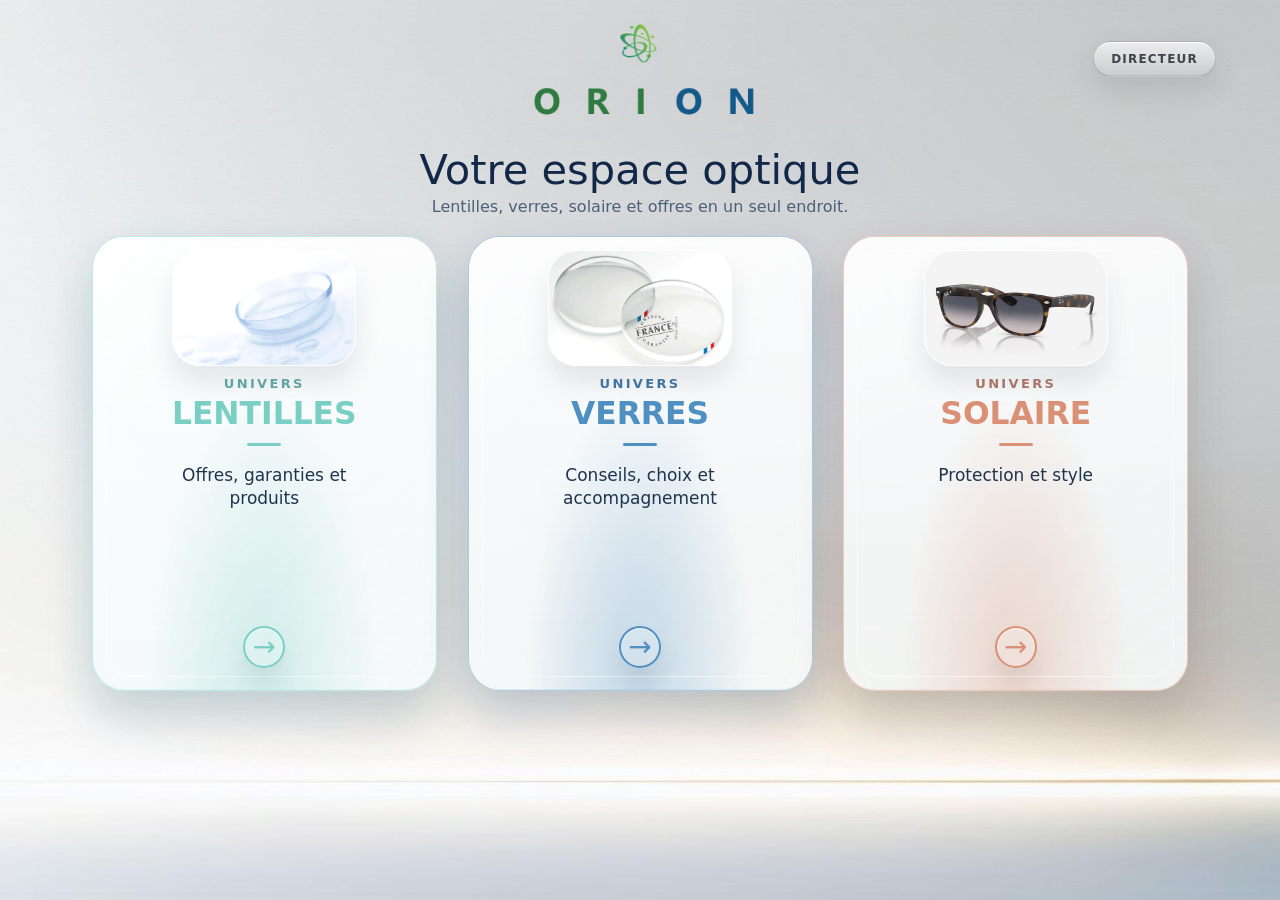
==== commit 270233c9: "Update 3plus1 modal assets and layout" ====
--- a/accueil.html
+++ b/accueil.html
@@ -4,7 +4,7 @@
     <meta charset="utf-8">
     <meta name="viewport" content="width=device-width, initial-scale=1">
     <title>Orion - Accueil</title>
-    <link rel="stylesheet" href="accueil.css?v=20260520-3plus1-buttons">
+    <link rel="stylesheet" href="accueil.css?v=20260521-3plus1-compact">
   </head>
   <body>
     <main class="home" aria-labelledby="home-title">
@@ -123,7 +123,6 @@
           <button type="button" data-lens-offer="coopervision">Coopervision</button>
         </div>
         <div class="image-modal__offer-actions" id="image-modal-3plus1-actions" hidden>
-          <button type="button" data-lens-3plus1="dailies-aqua-comfort">Dailies Aqua Comfort+</button>
           <button type="button" data-lens-3plus1="precision-one">Precision One</button>
           <button type="button" data-lens-3plus1="total-one">Total One</button>
           <button type="button" data-lens-3plus1="moist">Moist</button>
@@ -136,6 +135,6 @@
       </section>
     </div>
 
-    <script src="accueil.js?v=20260520-3plus1-buttons"></script>
+    <script src="accueil.js?v=20260521-3plus1-compact"></script>
   </body>
 </html>
--- a/accueil.css
+++ b/accueil.css
@@ -899,7 +899,7 @@
   display: grid;
   place-items: center;
   overflow: hidden;
-  padding: 24px 24px 32px;
+  padding: 16px 20px 24px;
 }
 
 .image-modal__viewport img {
@@ -910,6 +910,7 @@
   max-height: calc(min(920px, 100vh - 48px) - 112px);
   margin: 0 auto;
   object-fit: contain;
+  border-radius: 18px;
   box-shadow: 0 18px 42px rgba(20, 45, 66, 0.13);
 }
 
@@ -939,6 +940,22 @@
   max-height: calc(min(920px, 100vh - 48px) - 190px);
 }
 
+#image-modal-3plus1-actions {
+  gap: 10px;
+  padding: 10px 18px 9px;
+}
+
+#image-modal-3plus1-actions button {
+  min-height: 34px;
+  border-radius: 12px;
+  padding: 0 16px;
+  font-size: 12px;
+}
+
+.image-modal__dialog:has(#image-modal-3plus1-actions:not([hidden])) .image-modal__viewport img {
+  max-height: calc(min(920px, 100vh - 48px) - 158px);
+}
+
 .image-modal__viewport:has(img.is-tall) {
   overflow: auto;
   place-items: start center;
@@ -1060,6 +1077,22 @@
 
   .image-modal__dialog:has(.image-modal__offer-actions:not([hidden])) .image-modal__viewport img {
     max-height: calc(100vh - 174px);
+  }
+
+  #image-modal-3plus1-actions {
+    gap: 8px;
+    padding: 9px 10px;
+  }
+
+  #image-modal-3plus1-actions button {
+    min-height: 32px;
+    padding: 0 11px;
+    border-radius: 11px;
+    font-size: 10px;
+  }
+
+  .image-modal__dialog:has(#image-modal-3plus1-actions:not([hidden])) .image-modal__viewport img {
+    max-height: calc(100vh - 144px);
   }
 }
 
@@ -1077,3 +1110,42 @@
     transform: none;
   }
 }
+
+/* Clarity pass: keep the glass style, but remove the milky veil. */
+:root {
+  --panel: rgba(255, 255, 255, 0.62);
+}
+
+.card-front {
+  background:
+    radial-gradient(circle at 50% 17%, rgba(255, 255, 255, 0.72), rgba(255, 255, 255, 0) 31%),
+    radial-gradient(ellipse at 50% 104%, rgba(var(--accent-rgb), 0.14), rgba(255, 255, 255, 0) 48%),
+    linear-gradient(180deg, rgba(255, 255, 255, 0.72), rgba(240, 249, 251, 0.54)),
+    var(--panel);
+  backdrop-filter: blur(16px) saturate(1.18);
+  -webkit-backdrop-filter: blur(16px) saturate(1.18);
+  box-shadow:
+    inset 0 1px 0 rgba(255, 255, 255, 0.78),
+    inset 0 -1px 0 rgba(var(--accent-rgb), 0.1),
+    0 28px 48px rgba(23, 62, 95, 0.16),
+    0 14px 42px rgba(var(--accent-rgb), 0.12);
+}
+
+.card-front::before {
+  background:
+    linear-gradient(138deg, rgba(255, 255, 255, 0.42), rgba(255, 255, 255, 0) 31%),
+    linear-gradient(315deg, rgba(255, 255, 255, 0.18), rgba(255, 255, 255, 0) 38%),
+    radial-gradient(ellipse at 50% 102%, rgba(var(--accent-rgb), 0.22), rgba(255, 255, 255, 0) 48%);
+}
+
+.director-toggle,
+.director-panel {
+  backdrop-filter: blur(10px) saturate(1.1);
+  -webkit-backdrop-filter: blur(10px) saturate(1.1);
+}
+
+.director-panel {
+  background:
+    linear-gradient(180deg, rgba(255, 255, 255, 0.78), rgba(220, 228, 232, 0.58)),
+    rgba(28, 32, 39, 0.18);
+}
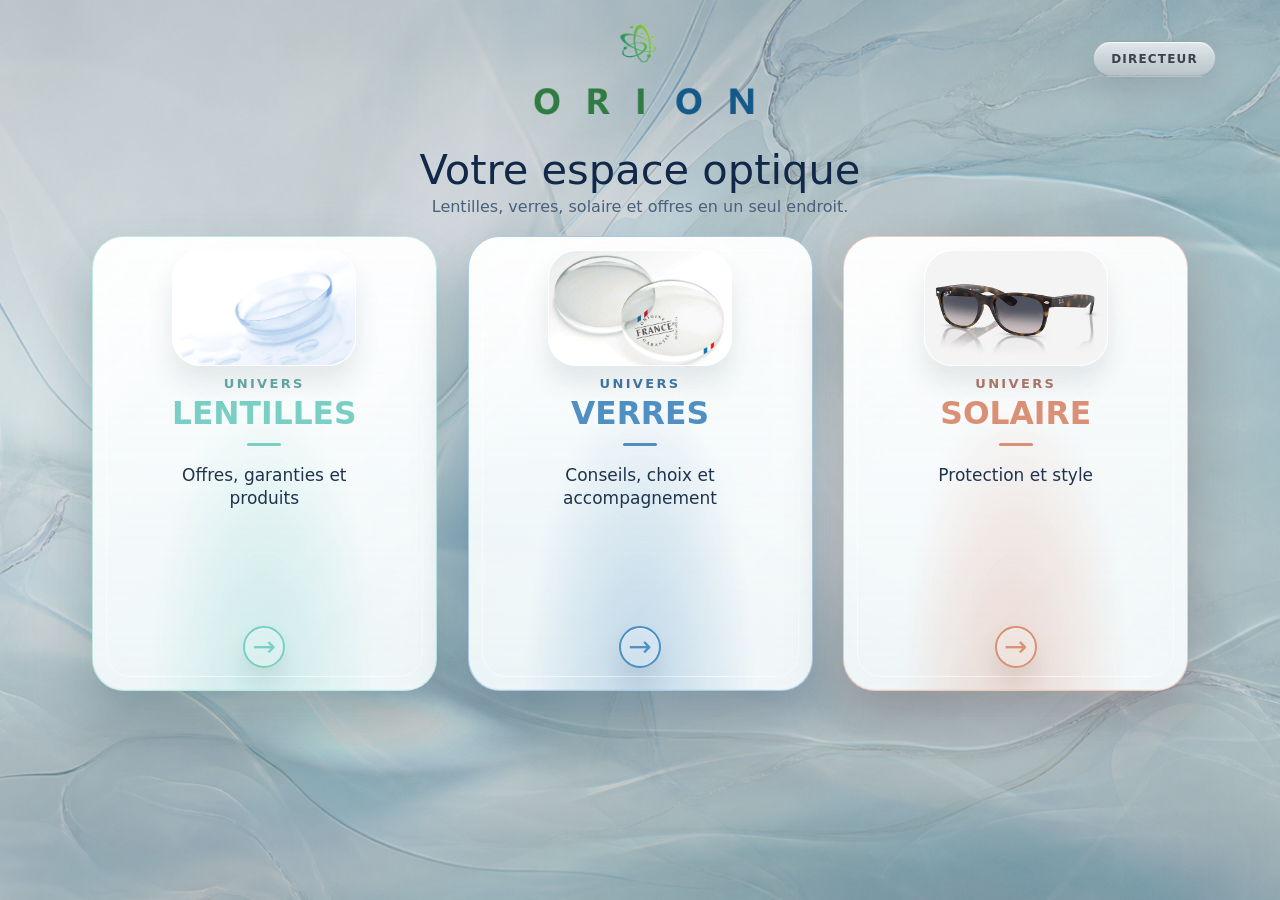
==== commit c815981b: "Apply marble background and favicon" ====
--- a/accueil.html
+++ b/accueil.html
@@ -4,7 +4,8 @@
     <meta charset="utf-8">
     <meta name="viewport" content="width=device-width, initial-scale=1">
     <title>Orion - Accueil</title>
-    <link rel="stylesheet" href="accueil.css?v=20260521-3plus1-compact">
+    <link rel="icon" type="image/png" href="assets/ui/favicon.png?v=20260522-logo">
+    <link rel="stylesheet" href="accueil.css?v=20260522-marble-bg">
   </head>
   <body>
     <main class="home" aria-labelledby="home-title">
@@ -19,8 +20,8 @@
           Directeur
         </button>
         <div class="director-panel" id="director-panel">
-          <button type="button" data-info-modal="directeur-planning"><i class="mini mini-square"></i><span>Planning</span><b>&rsaquo;</b></button>
-          <button type="button" data-info-modal="directeur-encaissements"><i class="mini mini-square"></i><span>Encaissements</span><b>&rsaquo;</b></button>
+          <button type="button" data-info-modal="directeur-planning"><i class="mini mini-calendar"></i><span>Planning</span><b>&rsaquo;</b></button>
+          <button type="button" data-info-modal="directeur-encaissements"><i class="mini mini-cash"></i><span>Encaissements</span><b>&rsaquo;</b></button>
         </div>
       </div>
 
@@ -38,7 +39,7 @@
               <span class="round-arrow" aria-hidden="true">&rarr;</span>
             </div>
             <div class="card-face card-back">
-              <p class="card-kicker">Sélection</p>
+              <p class="card-kicker">S&eacute;lection</p>
               <h2>Lentilles</h2>
               <span class="title-line"></span>
               <div class="card-options" aria-label="Options Lentilles">
@@ -65,7 +66,7 @@
               <span class="round-arrow" aria-hidden="true">&rarr;</span>
             </div>
             <div class="card-face card-back">
-              <p class="card-kicker">Sélection</p>
+              <p class="card-kicker">S&eacute;lection</p>
               <h2>Verres</h2>
               <span class="title-line"></span>
               <div class="card-options" aria-label="Options Verres">
@@ -90,7 +91,7 @@
               <span class="round-arrow" aria-hidden="true">&rarr;</span>
             </div>
             <div class="card-face card-back">
-              <p class="card-kicker">Sélection</p>
+              <p class="card-kicker">S&eacute;lection</p>
               <h2>Solaire</h2>
               <span class="title-line"></span>
               <div class="card-options" aria-label="Options Solaire">
@@ -135,6 +136,6 @@
       </section>
     </div>
 
-    <script src="accueil.js?v=20260521-3plus1-compact"></script>
+    <script src="accueil.js?v=20260522-directeur-icons"></script>
   </body>
 </html>
--- a/accueil.css
+++ b/accueil.css
@@ -17,7 +17,8 @@
   color: var(--ink);
   overflow-x: hidden;
   background:
-    url("assets/ui/accueil-background-test.jpg") center / cover fixed,
+    linear-gradient(180deg, rgba(12, 38, 58, 0.2), rgba(25, 78, 95, 0.14) 46%, rgba(9, 31, 48, 0.22)),
+    url("assets/ui/accueil-background-marble.png") center / cover fixed,
     #f5f8f8;
   font-family: Inter, "Segoe UI Variable", "Segoe UI", system-ui, -apple-system, BlinkMacSystemFont, sans-serif;
 }
@@ -692,6 +693,55 @@
   border-radius: 5px;
 }
 
+.mini-calendar {
+  border: 2px solid currentColor;
+  border-radius: 5px;
+}
+
+.mini-calendar::before,
+.mini-calendar::after,
+.mini-cash::before,
+.mini-cash::after {
+  content: "";
+  position: absolute;
+  display: block;
+}
+
+.mini-calendar::before {
+  left: 3px;
+  right: 3px;
+  top: 6px;
+  height: 2px;
+  background: currentColor;
+}
+
+.mini-calendar::after {
+  left: 4px;
+  right: 4px;
+  top: -3px;
+  height: 6px;
+  border-inline: 2px solid currentColor;
+}
+
+.mini-cash {
+  border: 2px solid currentColor;
+  border-radius: 4px;
+}
+
+.mini-cash::before {
+  inset: 5px;
+  border: 2px solid currentColor;
+  border-radius: 50%;
+}
+
+.mini-cash::after {
+  left: 3px;
+  right: 3px;
+  top: 4px;
+  bottom: 4px;
+  border-inline: 2px solid currentColor;
+}
+
 .mini-sun {
   border: 2px solid currentColor;
   border-radius: 50%;
@@ -845,10 +895,10 @@
 
 .image-modal__offer-actions button {
   min-height: 48px;
-  border: 1px solid rgba(255, 255, 255, 0.72);
+  border: 1px solid rgba(55, 128, 166, 0.34);
   border-radius: 16px;
   padding: 0 22px;
-  color: #1f5264;
+  color: #1c5369;
   cursor: pointer;
   font-size: 13px;
   font-weight: 850;
@@ -858,9 +908,8 @@
     linear-gradient(180deg, rgba(255, 255, 255, 0.96), rgba(226, 244, 249, 0.82)),
     linear-gradient(135deg, rgba(255, 255, 255, 0.34), rgba(42, 142, 162, 0.12));
   box-shadow:
-    inset 0 1px 0 rgba(255, 255, 255, 0.95),
-    inset 0 -3px 8px rgba(47, 116, 138, 0.08),
-    0 12px 22px rgba(34, 87, 108, 0.12);
+    inset 0 1px 0 rgba(255, 255, 255, 0.82),
+    0 8px 18px rgba(34, 87, 108, 0.1);
   backdrop-filter: blur(16px);
   -webkit-backdrop-filter: blur(16px);
   transition:
@@ -870,16 +919,28 @@
 }
 
 .image-modal__offer-actions button:hover,
-.image-modal__offer-actions button:focus-visible,
+.image-modal__offer-actions button:focus-visible {
+  border-color: rgba(55, 128, 166, 0.5);
+  transform: translateY(-2px);
+  background:
+    linear-gradient(180deg, rgba(249, 254, 255, 0.98), rgba(215, 241, 247, 0.92)),
+    linear-gradient(135deg, rgba(79, 143, 193, 0.14), rgba(42, 142, 162, 0.16));
+  box-shadow:
+    inset 0 1px 0 rgba(255, 255, 255, 0.95),
+    0 12px 24px rgba(34, 87, 108, 0.16);
+}
+
 .image-modal__offer-actions button.is-active {
+  border-color: rgba(21, 75, 104, 0.72);
+  color: #fff;
   transform: translateY(-2px);
   background:
-    linear-gradient(180deg, rgba(255, 255, 255, 1), rgba(215, 241, 247, 0.92)),
-    linear-gradient(135deg, rgba(255, 255, 255, 0.38), rgba(42, 142, 162, 0.18));
-  box-shadow:
-    inset 0 1px 0 rgba(255, 255, 255, 1),
-    inset 0 -3px 8px rgba(47, 116, 138, 0.1),
-    0 18px 34px rgba(34, 87, 108, 0.16);
+    radial-gradient(circle at 50% 0%, rgba(255, 255, 255, 0.22), rgba(255, 255, 255, 0) 36%),
+    linear-gradient(145deg, #5b84a4, #3a678e 56%, #264c74);
+  box-shadow:
+    inset 0 1px 0 rgba(255, 255, 255, 0.28),
+    0 12px 26px rgba(10, 34, 62, 0.24),
+    0 0 0 3px rgba(79, 143, 193, 0.18);
 }
 
 .image-modal__offer-actions button:focus-visible {
@@ -940,11 +1001,13 @@
   max-height: calc(min(920px, 100vh - 48px) - 190px);
 }
 
+#image-modal-offer-actions,
 #image-modal-3plus1-actions {
   gap: 10px;
   padding: 10px 18px 9px;
 }
 
+#image-modal-offer-actions button,
 #image-modal-3plus1-actions button {
   min-height: 34px;
   border-radius: 12px;
@@ -952,6 +1015,7 @@
   font-size: 12px;
 }
 
+.image-modal__dialog:has(#image-modal-offer-actions:not([hidden])) .image-modal__viewport img,
 .image-modal__dialog:has(#image-modal-3plus1-actions:not([hidden])) .image-modal__viewport img {
   max-height: calc(min(920px, 100vh - 48px) - 158px);
 }
@@ -1079,11 +1143,13 @@
     max-height: calc(100vh - 174px);
   }
 
+  #image-modal-offer-actions,
   #image-modal-3plus1-actions {
     gap: 8px;
     padding: 9px 10px;
   }
 
+  #image-modal-offer-actions button,
   #image-modal-3plus1-actions button {
     min-height: 32px;
     padding: 0 11px;
@@ -1091,6 +1157,7 @@
     font-size: 10px;
   }
 
+  .image-modal__dialog:has(#image-modal-offer-actions:not([hidden])) .image-modal__viewport img,
   .image-modal__dialog:has(#image-modal-3plus1-actions:not([hidden])) .image-modal__viewport img {
     max-height: calc(100vh - 144px);
   }
@@ -1113,22 +1180,22 @@
 
 /* Clarity pass: keep the glass style, but remove the milky veil. */
 :root {
-  --panel: rgba(255, 255, 255, 0.62);
+  --panel: rgba(255, 255, 255, 0.72);
 }
 
 .card-front {
   background:
-    radial-gradient(circle at 50% 17%, rgba(255, 255, 255, 0.72), rgba(255, 255, 255, 0) 31%),
+    radial-gradient(circle at 50% 17%, rgba(255, 255, 255, 0.82), rgba(255, 255, 255, 0) 31%),
     radial-gradient(ellipse at 50% 104%, rgba(var(--accent-rgb), 0.14), rgba(255, 255, 255, 0) 48%),
-    linear-gradient(180deg, rgba(255, 255, 255, 0.72), rgba(240, 249, 251, 0.54)),
+    linear-gradient(180deg, rgba(255, 255, 255, 0.82), rgba(240, 249, 251, 0.66)),
     var(--panel);
   backdrop-filter: blur(16px) saturate(1.18);
   -webkit-backdrop-filter: blur(16px) saturate(1.18);
   box-shadow:
     inset 0 1px 0 rgba(255, 255, 255, 0.78),
     inset 0 -1px 0 rgba(var(--accent-rgb), 0.1),
-    0 28px 48px rgba(23, 62, 95, 0.16),
-    0 14px 42px rgba(var(--accent-rgb), 0.12);
+    0 34px 58px rgba(8, 30, 48, 0.22),
+    0 16px 48px rgba(var(--accent-rgb), 0.16);
 }
 
 .card-front::before {
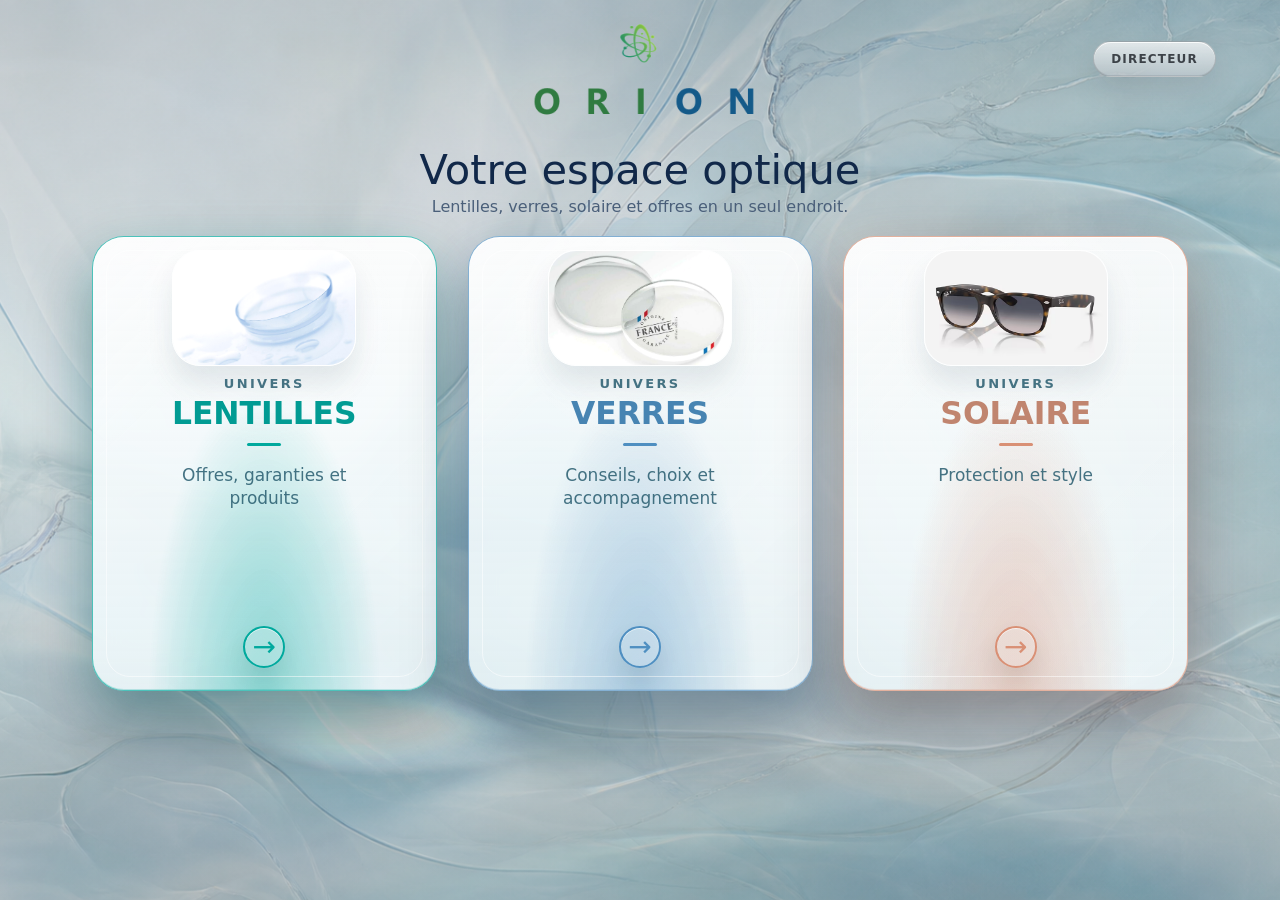
==== commit 41847854: "Rename home card back kicker" ====
--- a/accueil.html
+++ b/accueil.html
@@ -39,7 +39,7 @@
               <span class="round-arrow" aria-hidden="true">&rarr;</span>
             </div>
             <div class="card-face card-back">
-              <p class="card-kicker">S&eacute;lection</p>
+              <p class="card-kicker">Espace</p>
               <h2>Lentilles</h2>
               <span class="title-line"></span>
               <div class="card-options" aria-label="Options Lentilles">
@@ -66,7 +66,7 @@
               <span class="round-arrow" aria-hidden="true">&rarr;</span>
             </div>
             <div class="card-face card-back">
-              <p class="card-kicker">S&eacute;lection</p>
+              <p class="card-kicker">Espace</p>
               <h2>Verres</h2>
               <span class="title-line"></span>
               <div class="card-options" aria-label="Options Verres">
@@ -91,7 +91,7 @@
               <span class="round-arrow" aria-hidden="true">&rarr;</span>
             </div>
             <div class="card-face card-back">
-              <p class="card-kicker">S&eacute;lection</p>
+              <p class="card-kicker">Espace</p>
               <h2>Solaire</h2>
               <span class="title-line"></span>
               <div class="card-options" aria-label="Options Solaire">
--- a/accueil.css
+++ b/accueil.css
@@ -2,7 +2,7 @@
   --ink: #0f2340;
   --muted: #53657c;
   --blue: #4f8fc1;
-  --green: #79cfc4;
+  --green: #00a99d;
   --red: #d99075;
   --panel: rgba(255, 255, 255, 0.78);
 }
@@ -225,7 +225,7 @@
 
 .card {
   --accent: var(--green);
-  --accent-rgb: 121, 207, 196;
+  --accent-rgb: 0, 169, 157;
   --deep-a: rgba(90, 154, 150, 0.96);
   --deep-b: rgba(58, 126, 126, 0.97);
   --deep-c: rgba(38, 94, 101, 0.98);
@@ -1180,29 +1180,41 @@
 
 /* Clarity pass: keep the glass style, but remove the milky veil. */
 :root {
-  --panel: rgba(255, 255, 255, 0.72);
+  --panel: rgba(255, 255, 255, 0.66);
 }
 
 .card-front {
-  background:
-    radial-gradient(circle at 50% 17%, rgba(255, 255, 255, 0.82), rgba(255, 255, 255, 0) 31%),
-    radial-gradient(ellipse at 50% 104%, rgba(var(--accent-rgb), 0.14), rgba(255, 255, 255, 0) 48%),
-    linear-gradient(180deg, rgba(255, 255, 255, 0.82), rgba(240, 249, 251, 0.66)),
+  color: #123f58;
+  border-color: color-mix(in srgb, var(--accent) 70%, rgba(255, 255, 255, 0.82));
+  background:
+    radial-gradient(circle at 50% 17%, rgba(255, 255, 255, 0.72), rgba(255, 255, 255, 0) 31%),
+    radial-gradient(ellipse at 50% 104%, rgba(var(--accent-rgb), 0.24), rgba(255, 255, 255, 0) 48%),
+    linear-gradient(180deg, rgba(255, 255, 255, 0.74), rgba(231, 246, 250, 0.58)),
     var(--panel);
-  backdrop-filter: blur(16px) saturate(1.18);
-  -webkit-backdrop-filter: blur(16px) saturate(1.18);
-  box-shadow:
-    inset 0 1px 0 rgba(255, 255, 255, 0.78),
-    inset 0 -1px 0 rgba(var(--accent-rgb), 0.1),
-    0 34px 58px rgba(8, 30, 48, 0.22),
-    0 16px 48px rgba(var(--accent-rgb), 0.16);
+  backdrop-filter: blur(12px) saturate(1.2);
+  -webkit-backdrop-filter: blur(12px) saturate(1.2);
+  box-shadow:
+    inset 0 1px 0 rgba(255, 255, 255, 0.72),
+    inset 0 -1px 0 rgba(var(--accent-rgb), 0.22),
+    0 38px 66px rgba(4, 23, 39, 0.28),
+    0 16px 52px rgba(var(--accent-rgb), 0.24);
 }
 
 .card-front::before {
   background:
-    linear-gradient(138deg, rgba(255, 255, 255, 0.42), rgba(255, 255, 255, 0) 31%),
-    linear-gradient(315deg, rgba(255, 255, 255, 0.18), rgba(255, 255, 255, 0) 38%),
-    radial-gradient(ellipse at 50% 102%, rgba(var(--accent-rgb), 0.22), rgba(255, 255, 255, 0) 48%);
+    linear-gradient(138deg, rgba(255, 255, 255, 0.32), rgba(255, 255, 255, 0) 31%),
+    linear-gradient(315deg, rgba(255, 255, 255, 0.12), rgba(255, 255, 255, 0) 38%),
+    radial-gradient(ellipse at 50% 102%, rgba(var(--accent-rgb), 0.26), rgba(255, 255, 255, 0) 48%);
+}
+
+.card-front .card-kicker,
+.card-front .card-copy {
+  color: rgba(32, 86, 105, 0.82);
+}
+
+.card-front h2 {
+  color: color-mix(in srgb, var(--accent) 88%, #093246);
+  font-weight: 640;
 }
 
 .director-toggle,
